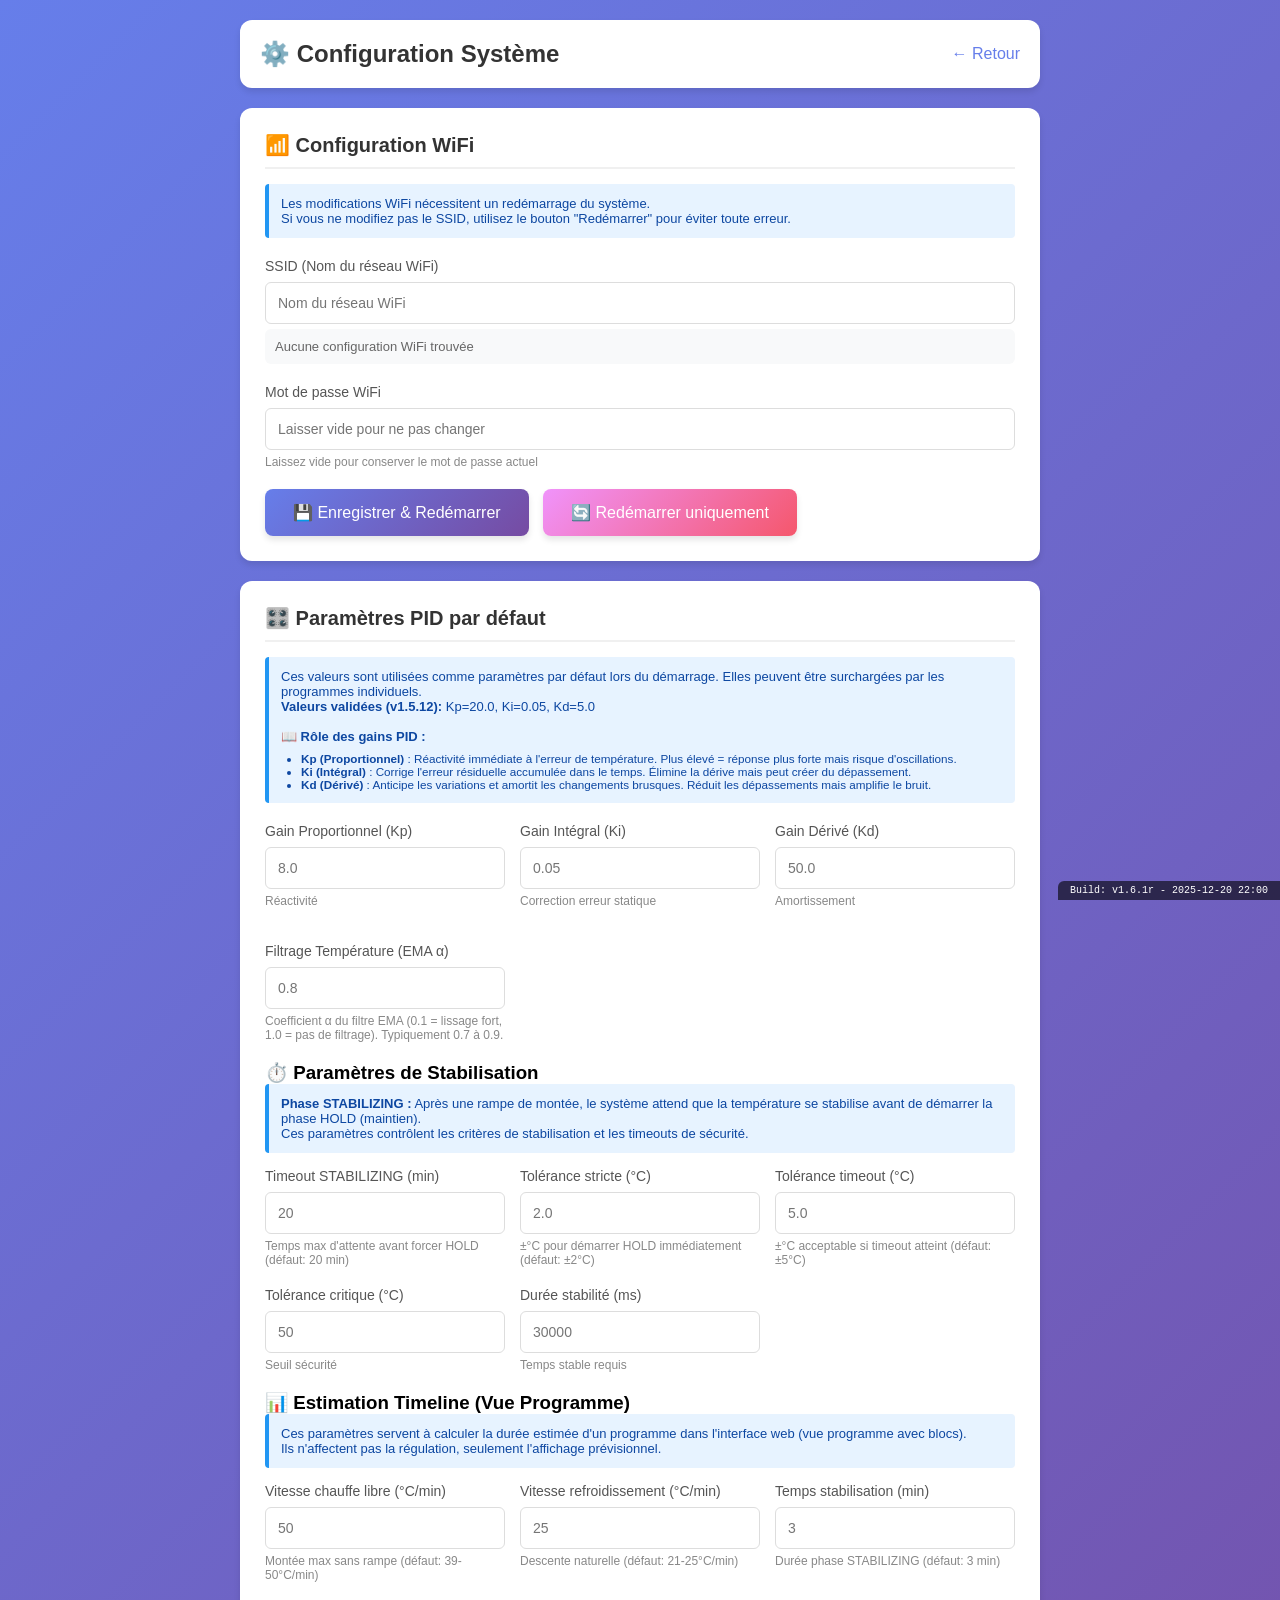
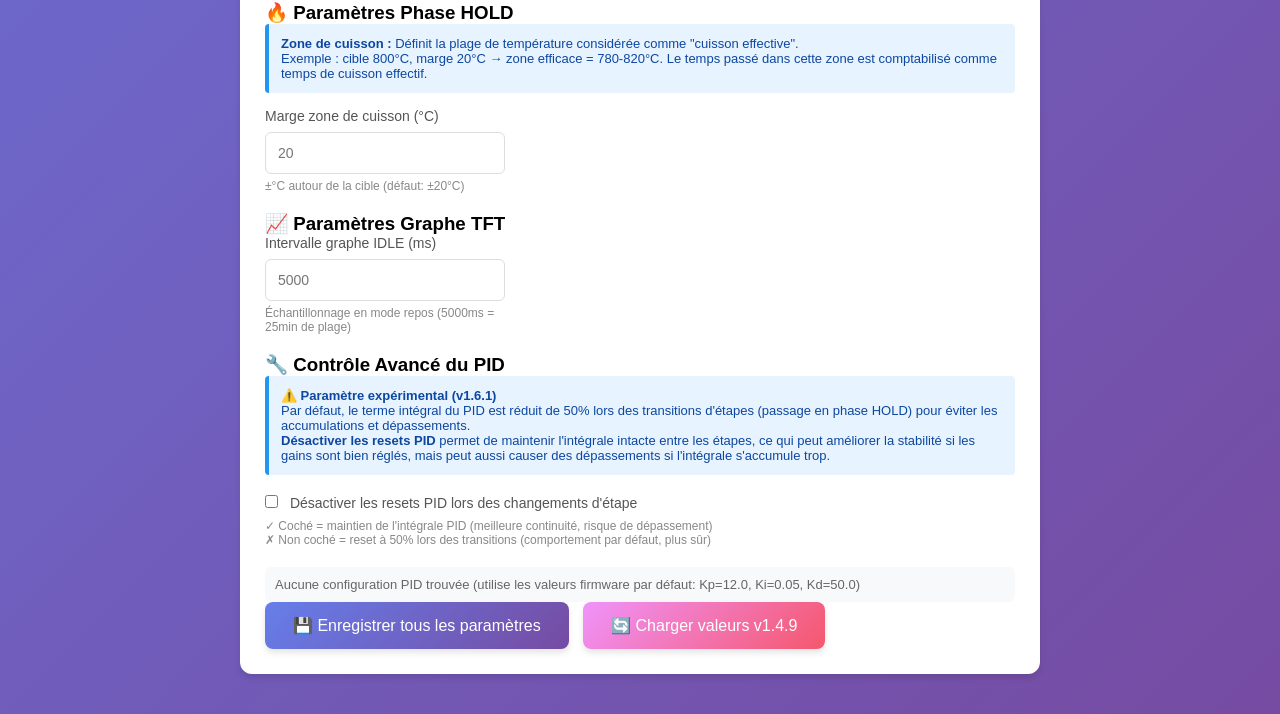
==== data/www/config.html @ c4b5dfef "Mise à jour distante depuis plantage de décembre 2025 (version 1.6.1 récupérée)" ====
<!DOCTYPE html>
<html lang="fr">
<head>
    <meta charset="UTF-8">
    <meta name="viewport" content="width=device-width, initial-scale=1.0">
    <title>Configuration - Four Verrier</title>
    <style>
        * {
            margin: 0;
            padding: 0;
            box-sizing: border-box;
        }

        body {
            font-family: 'Segoe UI', Tahoma, Geneva, Verdana, sans-serif;
            background: linear-gradient(135deg, #667eea 0%, #764ba2 100%);
            min-height: 100vh;
            padding: 20px;
        }

        .container {
            max-width: 800px;
            margin: 0 auto;
        }

        .header {
            background: white;
            padding: 20px;
            border-radius: 12px;
            margin-bottom: 20px;
            box-shadow: 0 4px 6px rgba(0, 0, 0, 0.1);
            display: flex;
            justify-content: space-between;
            align-items: center;
        }

        .header h1 {
            color: #333;
            font-size: 24px;
        }

        .back-link {
            color: #667eea;
            text-decoration: none;
            font-size: 16px;
            font-weight: 500;
            transition: color 0.3s;
        }

        .back-link:hover {
            color: #764ba2;
        }

        .section {
            background: white;
            padding: 25px;
            border-radius: 12px;
            margin-bottom: 20px;
            box-shadow: 0 4px 6px rgba(0, 0, 0, 0.1);
        }

        .section h2 {
            color: #333;
            font-size: 20px;
            margin-bottom: 15px;
            padding-bottom: 10px;
            border-bottom: 2px solid #f0f0f0;
        }

        .form-group {
            margin-bottom: 20px;
        }

        .form-group label {
            display: block;
            color: #555;
            font-weight: 500;
            margin-bottom: 8px;
            font-size: 14px;
        }

        .form-group input[type="text"],
        .form-group input[type="password"],
        .form-group input[type="number"] {
            width: 100%;
            padding: 12px;
            border: 1px solid #ddd;
            border-radius: 6px;
            font-size: 14px;
            transition: border-color 0.3s;
        }

        .form-group input:focus {
            outline: none;
            border-color: #667eea;
        }

        .form-group small {
            display: block;
            color: #888;
            margin-top: 5px;
            font-size: 12px;
        }

        .form-row {
            display: grid;
            grid-template-columns: repeat(3, 1fr);
            gap: 15px;
        }

        .btn {
            background: linear-gradient(135deg, #667eea 0%, #764ba2 100%);
            color: white;
            padding: 14px 28px;
            border: none;
            border-radius: 8px;
            cursor: pointer;
            font-size: 16px;
            font-weight: 500;
            transition: transform 0.2s, box-shadow 0.2s;
            box-shadow: 0 4px 6px rgba(0, 0, 0, 0.1);
        }

        .btn:hover {
            transform: translateY(-2px);
            box-shadow: 0 6px 12px rgba(0, 0, 0, 0.15);
        }

        .btn:active {
            transform: translateY(0);
        }

        .btn-secondary {
            background: linear-gradient(135deg, #f093fb 0%, #f5576c 100%);
            margin-left: 10px;
        }

        .current-value {
            background: #f8f9fa;
            padding: 10px;
            border-radius: 6px;
            margin-top: 5px;
            font-size: 13px;
            color: #666;
        }

        .status-message {
            padding: 12px;
            border-radius: 6px;
            margin-top: 15px;
            display: none;
        }

        .status-message.success {
            background: #d4edda;
            color: #155724;
            border: 1px solid #c3e6cb;
        }

        .status-message.error {
            background: #f8d7da;
            color: #721c24;
            border: 1px solid #f5c6cb;
        }

        .info-box {
            background: #e7f3ff;
            border-left: 4px solid #2196F3;
            padding: 12px;
            border-radius: 4px;
            margin-bottom: 20px;
            font-size: 13px;
            color: #0d47a1;
        }

        @media (max-width: 600px) {
            .form-row {
                grid-template-columns: 1fr;
            }
        }
        .build-footer {
            position: fixed;
            bottom: 0;
            right: 0;
            padding: 4px 12px;
            background: rgba(0,0,0,0.6);
            color: #fff;
            font-size: 10px;
            font-family: monospace;
            border-top-left-radius: 6px;
            z-index: 9999;
            pointer-events: none;
        }
    </style>
</head>
<body>
    <div class="container">
        <div class="header">
            <h1>⚙️ Configuration Système</h1>
            <a href="/" class="back-link">← Retour</a>
        </div>

        <!-- WiFi Configuration Section -->
        <div class="section">
            <h2>📶 Configuration WiFi</h2>
            <div class="info-box">
                Les modifications WiFi nécessitent un redémarrage du système.<br>
                Si vous ne modifiez pas le SSID, utilisez le bouton "Redémarrer" pour éviter toute erreur.
            </div>
            <form id="wifiForm">
                <div class="form-group">
                    <label for="ssid">SSID (Nom du réseau WiFi)</label>
                    <input type="text" id="ssid" name="ssid" placeholder="Nom du réseau WiFi">
                    <div class="current-value" id="currentSsid">Chargement...</div>
                </div>
                <div class="form-group">
                    <label for="password">Mot de passe WiFi</label>
                    <input type="password" id="password" name="password" placeholder="Laisser vide pour ne pas changer">
                    <small>Laissez vide pour conserver le mot de passe actuel</small>
                </div>
                <button type="submit" class="btn">💾 Enregistrer & Redémarrer</button>
                <button type="button" class="btn btn-secondary" onclick="rebootSystem()">🔄 Redémarrer uniquement</button>
                <div class="status-message" id="wifiStatus"></div>
            </form>
        </div>

        <!-- PID Default Parameters Section -->
        <div class="section">
            <h2>🎛️ Paramètres PID par défaut</h2>
            <div class="info-box">
                Ces valeurs sont utilisées comme paramètres par défaut lors du démarrage. Elles peuvent être surchargées par les programmes individuels.
                <br><strong>Valeurs validées (v1.5.12):</strong> Kp=20.0, Ki=0.05, Kd=5.0
                <br><br><strong>📖 Rôle des gains PID :</strong>
                <ul style="margin: 8px 0 0 20px; font-size: 0.9em;">
                    <li><strong>Kp (Proportionnel)</strong> : Réactivité immédiate à l'erreur de température. Plus élevé = réponse plus forte mais risque d'oscillations.</li>
                    <li><strong>Ki (Intégral)</strong> : Corrige l'erreur résiduelle accumulée dans le temps. Élimine la dérive mais peut créer du dépassement.</li>
                    <li><strong>Kd (Dérivé)</strong> : Anticipe les variations et amortit les changements brusques. Réduit les dépassements mais amplifie le bruit.</li>
                </ul>
            </div>
            <form id="pidForm">
                <div class="form-row">
                    <div class="form-group">
                        <label for="pidKp">Gain Proportionnel (Kp)</label>
                        <input type="number" id="pidKp" name="pidKp" step="0.1" min="0" placeholder="8.0">
                        <small>Réactivité</small>
                    </div>
                    <div class="form-group">
                        <label for="pidKi">Gain Intégral (Ki)</label>
                        <input type="number" id="pidKi" name="pidKi" step="0.01" min="0" placeholder="0.05">
                        <small>Correction erreur statique</small>
                    </div>
                    <div class="form-group">
                        <label for="pidKd">Gain Dérivé (Kd)</label>
                        <input type="number" id="pidKd" name="pidKd" step="0.1" min="0" placeholder="50.0">
                        <small>Amortissement</small>
                    </div>
                    <div class="form-group">
                        <label for="tempFilterAlpha">Filtrage Température (EMA α)</label>
                        <input type="number" id="tempFilterAlpha" name="tempFilterAlpha" step="0.01" min="0.1" max="1.0" placeholder="0.8">
                        <small>Coefficient α du filtre EMA (0.1 = lissage fort, 1.0 = pas de filtrage). Typiquement 0.7 à 0.9.</small>
                    </div>
                </div>
                <h3>⏱️ Paramètres de Stabilisation</h3>
                <div class="info-box" style="margin-bottom: 15px;">
                    <strong>Phase STABILIZING :</strong> Après une rampe de montée, le système attend que la température se stabilise avant de démarrer la phase HOLD (maintien).<br>
                    Ces paramètres contrôlent les critères de stabilisation et les timeouts de sécurité.
                </div>
                <div class="form-row">
                    <div class="form-group">
                        <label for="stabilizingTimeoutMinutes">Timeout STABILIZING (min)</label>
                        <input type="number" id="stabilizingTimeoutMinutes" name="stabilizingTimeoutMinutes" step="1" min="1" max="60" placeholder="20">
                        <small>Temps max d'attente avant forcer HOLD (défaut: 20 min)</small>
                    </div>
                    <div class="form-group">
                        <label for="stabilizingToleranceStrict">Tolérance stricte (°C)</label>
                        <input type="number" id="stabilizingToleranceStrict" name="stabilizingToleranceStrict" step="0.1" min="0.1" max="10" placeholder="2.0">
                        <small>±°C pour démarrer HOLD immédiatement (défaut: ±2°C)</small>
                    </div>
                    <div class="form-group">
                        <label for="stabilizingToleranceWarning">Tolérance timeout (°C)</label>
                        <input type="number" id="stabilizingToleranceWarning" name="stabilizingToleranceWarning" step="0.1" min="0.1" max="20" placeholder="5.0">
                        <small>±°C acceptable si timeout atteint (défaut: ±5°C)</small>
                    </div>
                </div>
                <div class="form-row">
                    <div class="form-group">
                        <label for="stabilizingToleranceCritical">Tolérance critique (°C)</label>
                        <input type="number" id="stabilizingToleranceCritical" name="stabilizingToleranceCritical" step="1" min="10" max="100" placeholder="50">
                        <small>Seuil sécurité</small>
                    </div>
                    <div class="form-group">
                        <label for="stabilizingStableDurationMs">Durée stabilité (ms)</label>
                        <input type="number" id="stabilizingStableDurationMs" name="stabilizingStableDurationMs" step="1000" min="1000" max="120000" placeholder="30000">
                        <small>Temps stable requis</small>
                    </div>
                </div>
                <h3>📊 Estimation Timeline (Vue Programme)</h3>
                <div class="info-box" style="margin-bottom: 15px;">
                    Ces paramètres servent à calculer la durée estimée d'un programme dans l'interface web (vue programme avec blocs).<br>
                    Ils n'affectent pas la régulation, seulement l'affichage prévisionnel.
                </div>
                <div class="form-row">
                    <div class="form-group">
                        <label for="estimatedHeatingRate">Vitesse chauffe libre (°C/min)</label>
                        <input type="number" id="estimatedHeatingRate" name="estimatedHeatingRate" step="1" min="10" max="100" placeholder="50">
                        <small>Montée max sans rampe (défaut: 39-50°C/min)</small>
                    </div>
                    <div class="form-group">
                        <label for="estimatedCoolingRate">Vitesse refroidissement (°C/min)</label>
                        <input type="number" id="estimatedCoolingRate" name="estimatedCoolingRate" step="1" min="5" max="50" placeholder="25">
                        <small>Descente naturelle (défaut: 21-25°C/min)</small>
                    </div>
                    <div class="form-group">
                        <label for="estimatedStabilizationTime">Temps stabilisation (min)</label>
                        <input type="number" id="estimatedStabilizationTime" name="estimatedStabilizationTime" step="0.5" min="1" max="10" placeholder="3">
                        <small>Durée phase STABILIZING (défaut: 3 min)</small>
                    </div>
                </div>
                <h3>🔥 Paramètres Phase HOLD</h3>
                <div class="info-box" style="margin-bottom: 15px;">
                    <strong>Zone de cuisson :</strong> Définit la plage de température considérée comme "cuisson effective".<br>
                    Exemple : cible 800°C, marge 20°C → zone efficace = 780-820°C. Le temps passé dans cette zone est comptabilisé comme temps de cuisson effectif.
                </div>
                <div class="form-row">
                    <div class="form-group">
                        <label for="cookingZoneMargin">Marge zone de cuisson (°C)</label>
                        <input type="number" id="cookingZoneMargin" name="cookingZoneMargin" step="1" min="5" max="50" placeholder="20">
                        <small>±°C autour de la cible (défaut: ±20°C)</small>
                    </div>
                </div>
                <h3>📈 Paramètres Graphe TFT</h3>
                <div class="form-row">
                    <div class="form-group">
                        <label for="idleGraphUpdateInterval">Intervalle graphe IDLE (ms)</label>
                        <input type="number" id="idleGraphUpdateInterval" name="idleGraphUpdateInterval" step="1000" min="1000" max="30000" placeholder="5000">
                        <small>Échantillonnage en mode repos (5000ms = 25min de plage)</small>
                    </div>
                </div>
                <h3>🔧 Contrôle Avancé du PID</h3>
                <div class="info-box">
                    <strong>⚠️ Paramètre expérimental (v1.6.1)</strong><br>
                    Par défaut, le terme intégral du PID est réduit de 50% lors des transitions d'étapes (passage en phase HOLD) pour éviter les accumulations et dépassements.<br>
                    <strong>Désactiver les resets PID</strong> permet de maintenir l'intégrale intacte entre les étapes, ce qui peut améliorer la stabilité si les gains sont bien réglés, mais peut aussi causer des dépassements si l'intégrale s'accumule trop.
                </div>
                <div class="form-group">
                    <label for="disablePidReset">
                        <input type="checkbox" id="disablePidReset" name="disablePidReset" style="width: auto; display: inline; margin-right: 8px;">
                        Désactiver les resets PID lors des changements d'étape
                    </label>
                    <small style="display: block; margin-top: 5px;">
                        ✓ Coché = maintien de l'intégrale PID (meilleure continuité, risque de dépassement)<br>
                        ✗ Non coché = reset à 50% lors des transitions (comportement par défaut, plus sûr)
                    </small>
                </div>
                <div class="current-value" id="currentPid">Chargement...</div>
                <button type="submit" class="btn">💾 Enregistrer tous les paramètres</button>
                <button type="button" class="btn btn-secondary" onclick="loadDefaults()">🔄 Charger valeurs v1.4.9</button>
                <div class="status-message" id="pidStatus"></div>
            </form>
        </div>
    </div>

    <script>
        // Store original SSID for comparison
        let originalSsid = '';

        // Load current configuration on page load
        window.onload = function() {
            loadCurrentConfig();
        };

        // Load current WiFi and PID configuration
        function loadCurrentConfig() {
            // Load WiFi config
            fetch('/download?path=/config/wifi.json')
                .then(response => response.ok ? response.text() : Promise.reject('No wifi.json'))
                .then(text => {
                    const config = JSON.parse(text);
                    originalSsid = config.ssid || '';
                    document.getElementById('ssid').value = originalSsid;
                    document.getElementById('currentSsid').textContent = 
                        originalSsid ? `SSID actuel: ${originalSsid}` : 'Aucune configuration WiFi trouvée';
                })
                .catch(error => {
                    originalSsid = '';
                    document.getElementById('currentSsid').textContent = 'Aucune configuration WiFi trouvée';
                });

            // Load PID config
            fetch('/download?path=/config/settings.json')
                .then(response => response.ok ? response.text() : Promise.reject('No settings.json'))
                .then(text => {
                    const config = JSON.parse(text);
                    if (config.pidKp !== undefined) {
                        document.getElementById('pidKp').value = config.pidKp;
                        document.getElementById('pidKi').value = config.pidKi;
                        document.getElementById('pidKd').value = config.pidKd;
                        
                        // Load STABILIZING parameters (v1.4.4)
                        if (config.stabilizingTimeoutMinutes !== undefined) {
                            document.getElementById('stabilizingTimeoutMinutes').value = config.stabilizingTimeoutMinutes;
                            document.getElementById('stabilizingToleranceStrict').value = config.stabilizingToleranceStrict;
                            document.getElementById('stabilizingToleranceWarning').value = config.stabilizingToleranceWarning;
                            document.getElementById('stabilizingToleranceCritical').value = config.stabilizingToleranceCritical;
                            document.getElementById('stabilizingStableDurationMs').value = config.stabilizingStableDurationMs;
                        }
                        
                        // Load timeline estimation parameters (v1.4.7)
                        if (config.estimatedHeatingRate !== undefined) {
                            document.getElementById('estimatedHeatingRate').value = config.estimatedHeatingRate;
                            document.getElementById('estimatedCoolingRate').value = config.estimatedCoolingRate;
                            document.getElementById('estimatedStabilizationTime').value = config.estimatedStabilizationTime;
                        }
                        
                        // Load HOLD phase parameters (v1.4.7)
                        if (config.cookingZoneMargin !== undefined) {
                            document.getElementById('cookingZoneMargin').value = config.cookingZoneMargin;
                        }
                        
                        // Load graph update interval for IDLE mode (v1.5.11)
                        if (config.idleGraphUpdateInterval !== undefined) {
                            document.getElementById('idleGraphUpdateInterval').value = config.idleGraphUpdateInterval;
                        }
                        
                        // Load PID reset control (v1.6.1)
                        if (config.disablePidReset !== undefined) {
                            document.getElementById('disablePidReset').checked = config.disablePidReset;
                        }
                        
                        // Load temperature filter alpha (v1.6.1)
                        if (config.tempFilterAlpha !== undefined) {
                            document.getElementById('tempFilterAlpha').value = config.tempFilterAlpha;
                        }
                        
                        document.getElementById('currentPid').textContent = 
                            `Valeurs actuelles: Kp=${config.pidKp}, Ki=${config.pidKi}, Kd=${config.pidKd}`;
                    } else {
                        document.getElementById('currentPid').textContent = 
                            'Aucune configuration PID trouvée (utilise les valeurs firmware par défaut)';
                    }
                })
                .catch(error => {
                    document.getElementById('currentPid').textContent = 
                        'Aucune configuration PID trouvée (utilise les valeurs firmware par défaut: Kp=12.0, Ki=0.05, Kd=50.0)';
                });
        }

        // Load v7/v1.4.7 validated defaults
        function loadDefaults() {
            // PID defaults
            document.getElementById('pidKp').value = 12.0;
            document.getElementById('pidKi').value = 0.05;
            document.getElementById('pidKd').value = 50.0;
            
            // STABILIZING defaults
            document.getElementById('stabilizingTimeoutMinutes').value = 20.0;
            document.getElementById('stabilizingToleranceStrict').value = 2.0;
            document.getElementById('stabilizingToleranceWarning').value = 5.0;
            document.getElementById('stabilizingToleranceCritical').value = 50.0;
            document.getElementById('stabilizingStableDurationMs').value = 30000;
            
            // Timeline estimation defaults (v1.4.9 - measured from TestProd2)
            document.getElementById('estimatedHeatingRate').value = 39.0;
            document.getElementById('estimatedCoolingRate').value = 21.0;
            document.getElementById('estimatedStabilizationTime').value = 3.0;
            
            // HOLD phase defaults (v1.4.7)
            document.getElementById('cookingZoneMargin').value = 20.0;
            
            // Graph update interval defaults (v1.5.11)
            document.getElementById('idleGraphUpdateInterval').value = 5000;
            
            // PID reset control defaults (v1.6.1)
            document.getElementById('disablePidReset').checked = false;
            
            // Temperature filter alpha defaults (v1.6.1)
            document.getElementById('tempFilterAlpha').value = 0.8;
            
            showStatus('pidStatus', 'Valeurs v1.4.9 chargées (non enregistrées)', 'success');
        }

        // Handle WiFi form submission
        document.getElementById('wifiForm').addEventListener('submit', function(e) {
            e.preventDefault();
            
            const ssid = document.getElementById('ssid').value.trim();
            const password = document.getElementById('password').value;

            // Check if SSID is empty
            if (!ssid) {
                showStatus('wifiStatus', 'Le SSID ne peut pas être vide', 'error');
                return;
            }

            // Check if SSID has actually changed
            if (ssid === originalSsid && !password) {
                if (!confirm('⚠️ Aucune modification détectée\n\nLe SSID n\'a pas changé et aucun mot de passe n\'a été saisi.\n\nVoulez-vous simplement redémarrer le système sans modifier la configuration WiFi?\n\n(Utilisez plutôt le bouton "Redémarrer uniquement" pour cela)')) {
                    return;
                }
                // Just reboot without saving
                rebootSystem();
                return;
            }

            // Confirm save
            let confirmMsg = '⚠️ Sauvegarder la configuration WiFi et redémarrer?\n\n';
            if (ssid !== originalSsid) {
                confirmMsg += `SSID: ${originalSsid} → ${ssid}\n`;
            } else {
                confirmMsg += `SSID: ${ssid} (inchangé)\n`;
            }
            if (password) {
                confirmMsg += 'Mot de passe: sera mis à jour\n';
            }

            if (!confirm(confirmMsg)) {
                return;
            }

            const formData = new FormData();
            formData.append('ssid', ssid);
            if (password) formData.append('password', password);

            fetch('/save_wifi', {
                method: 'POST',
                body: formData
            })
            .then(response => response.text())
            .then(data => {
                showStatus('wifiStatus', 'Configuration WiFi enregistrée. Redémarrage en cours...', 'success');
                setTimeout(() => {
                    window.location.href = '/';
                }, 3000);
            })
            .catch(error => {
                showStatus('wifiStatus', 'Erreur lors de la sauvegarde: ' + error, 'error');
            });
        });

        // Reboot system without changing WiFi config
        function rebootSystem() {
            if (!confirm('🔄 Redémarrer le système maintenant?\n\nLa configuration WiFi ne sera pas modifiée.')) {
                return;
            }

            fetch('/reboot', {
                method: 'POST'
            })
            .then(response => response.text())
            .then(data => {
                showStatus('wifiStatus', 'Redémarrage en cours... Reconnexion dans 10 secondes.', 'success');
                setTimeout(() => {
                    window.location.href = '/';
                }, 10000);
            })
            .catch(error => {
                showStatus('wifiStatus', 'Redémarrage en cours...', 'success');
                setTimeout(() => {
                    window.location.href = '/';
                }, 10000);
            });
        }

        // Handle PID form submission
        document.getElementById('pidForm').addEventListener('submit', function(e) {
            e.preventDefault();
            
            const pidKp = parseFloat(document.getElementById('pidKp').value);
            const pidKi = parseFloat(document.getElementById('pidKi').value);
            const pidKd = parseFloat(document.getElementById('pidKd').value);
            const tempFilterAlpha = parseFloat(document.getElementById('tempFilterAlpha').value);
            
            const stabilizingTimeoutMinutes = parseFloat(document.getElementById('stabilizingTimeoutMinutes').value);
            const stabilizingToleranceStrict = parseFloat(document.getElementById('stabilizingToleranceStrict').value);
            const stabilizingToleranceWarning = parseFloat(document.getElementById('stabilizingToleranceWarning').value);
            const stabilizingToleranceCritical = parseFloat(document.getElementById('stabilizingToleranceCritical').value);
            const stabilizingStableDurationMs = parseFloat(document.getElementById('stabilizingStableDurationMs').value);
            
            const estimatedHeatingRate = parseFloat(document.getElementById('estimatedHeatingRate').value);
            const estimatedCoolingRate = parseFloat(document.getElementById('estimatedCoolingRate').value);
            const estimatedStabilizationTime = parseFloat(document.getElementById('estimatedStabilizationTime').value);
            
            const cookingZoneMargin = parseFloat(document.getElementById('cookingZoneMargin').value);
            const idleGraphUpdateInterval = parseInt(document.getElementById('idleGraphUpdateInterval').value);
            const disablePidReset = document.getElementById('disablePidReset').checked;

            if (isNaN(pidKp) || isNaN(pidKi) || isNaN(pidKd) || isNaN(tempFilterAlpha)) {
                showStatus('pidStatus', 'Veuillez remplir tous les champs PID et Filtrage avec des valeurs numériques valides', 'error');
                return;
            }

            if (pidKp < 0 || pidKi < 0 || pidKd < 0) {
                showStatus('pidStatus', 'Les valeurs PID ne peuvent pas être négatives', 'error');
                return;
            }
            
            if (isNaN(stabilizingTimeoutMinutes) || isNaN(stabilizingToleranceStrict) || 
                isNaN(stabilizingToleranceWarning) || isNaN(stabilizingToleranceCritical) || 
                isNaN(stabilizingStableDurationMs)) {
                showStatus('pidStatus', 'Veuillez remplir tous les champs STABILIZING avec des valeurs valides', 'error');
                return;
            }
            
            if (isNaN(estimatedHeatingRate) || isNaN(estimatedCoolingRate) || 
                isNaN(estimatedStabilizationTime) || isNaN(cookingZoneMargin) || 
                isNaN(idleGraphUpdateInterval)) {
                showStatus('pidStatus', 'Veuillez remplir tous les champs Timeline, HOLD et Graphe avec des valeurs valides', 'error');
                return;
            }

            const config = {
                pidKp: pidKp,
                pidKi: pidKi,
                pidKd: pidKd,
                tempFilterAlpha: tempFilterAlpha,
                stabilizingTimeoutMinutes: stabilizingTimeoutMinutes,
                stabilizingToleranceStrict: stabilizingToleranceStrict,
                stabilizingToleranceWarning: stabilizingToleranceWarning,
                stabilizingToleranceCritical: stabilizingToleranceCritical,
                stabilizingStableDurationMs: stabilizingStableDurationMs,
                estimatedHeatingRate: estimatedHeatingRate,
                estimatedCoolingRate: estimatedCoolingRate,
                estimatedStabilizationTime: estimatedStabilizationTime,
                cookingZoneMargin: cookingZoneMargin,
                idleGraphUpdateInterval: idleGraphUpdateInterval,
                disablePidReset: disablePidReset
            };

            // Save to /config/settings.json
            fetch('/save_settings', {
                method: 'POST',
                headers: {
                    'Content-Type': 'application/json'
                },
                body: JSON.stringify(config)
            })
            .then(response => response.ok ? response.text() : Promise.reject('Erreur serveur'))
            .then(data => {
                showStatus('pidStatus', 
                    `✅ Paramètres PID enregistrés avec succès!\nKp=${pidKp}, Ki=${pidKi}, Kd=${pidKd}\n\nSeront appliqués au prochain démarrage ou lors du chargement d'un programme.`, 
                    'success');
                loadCurrentConfig(); // Reload to show updated values
            })
            .catch(error => {
                showStatus('pidStatus', 'Erreur lors de la sauvegarde: ' + error, 'error');
            });
        });

        // Show status message
        function showStatus(elementId, message, type) {
            const statusElement = document.getElementById(elementId);
            statusElement.textContent = message;
            statusElement.className = 'status-message ' + type;
            statusElement.style.display = 'block';
            
            if (type === 'success') {
                setTimeout(() => {
                    statusElement.style.display = 'none';
                }, 5000);
            }
        }
    </script>
    <div class="build-footer">Build: v1.6.1r - 2025-12-20 22:00</div>
</body>
</html>
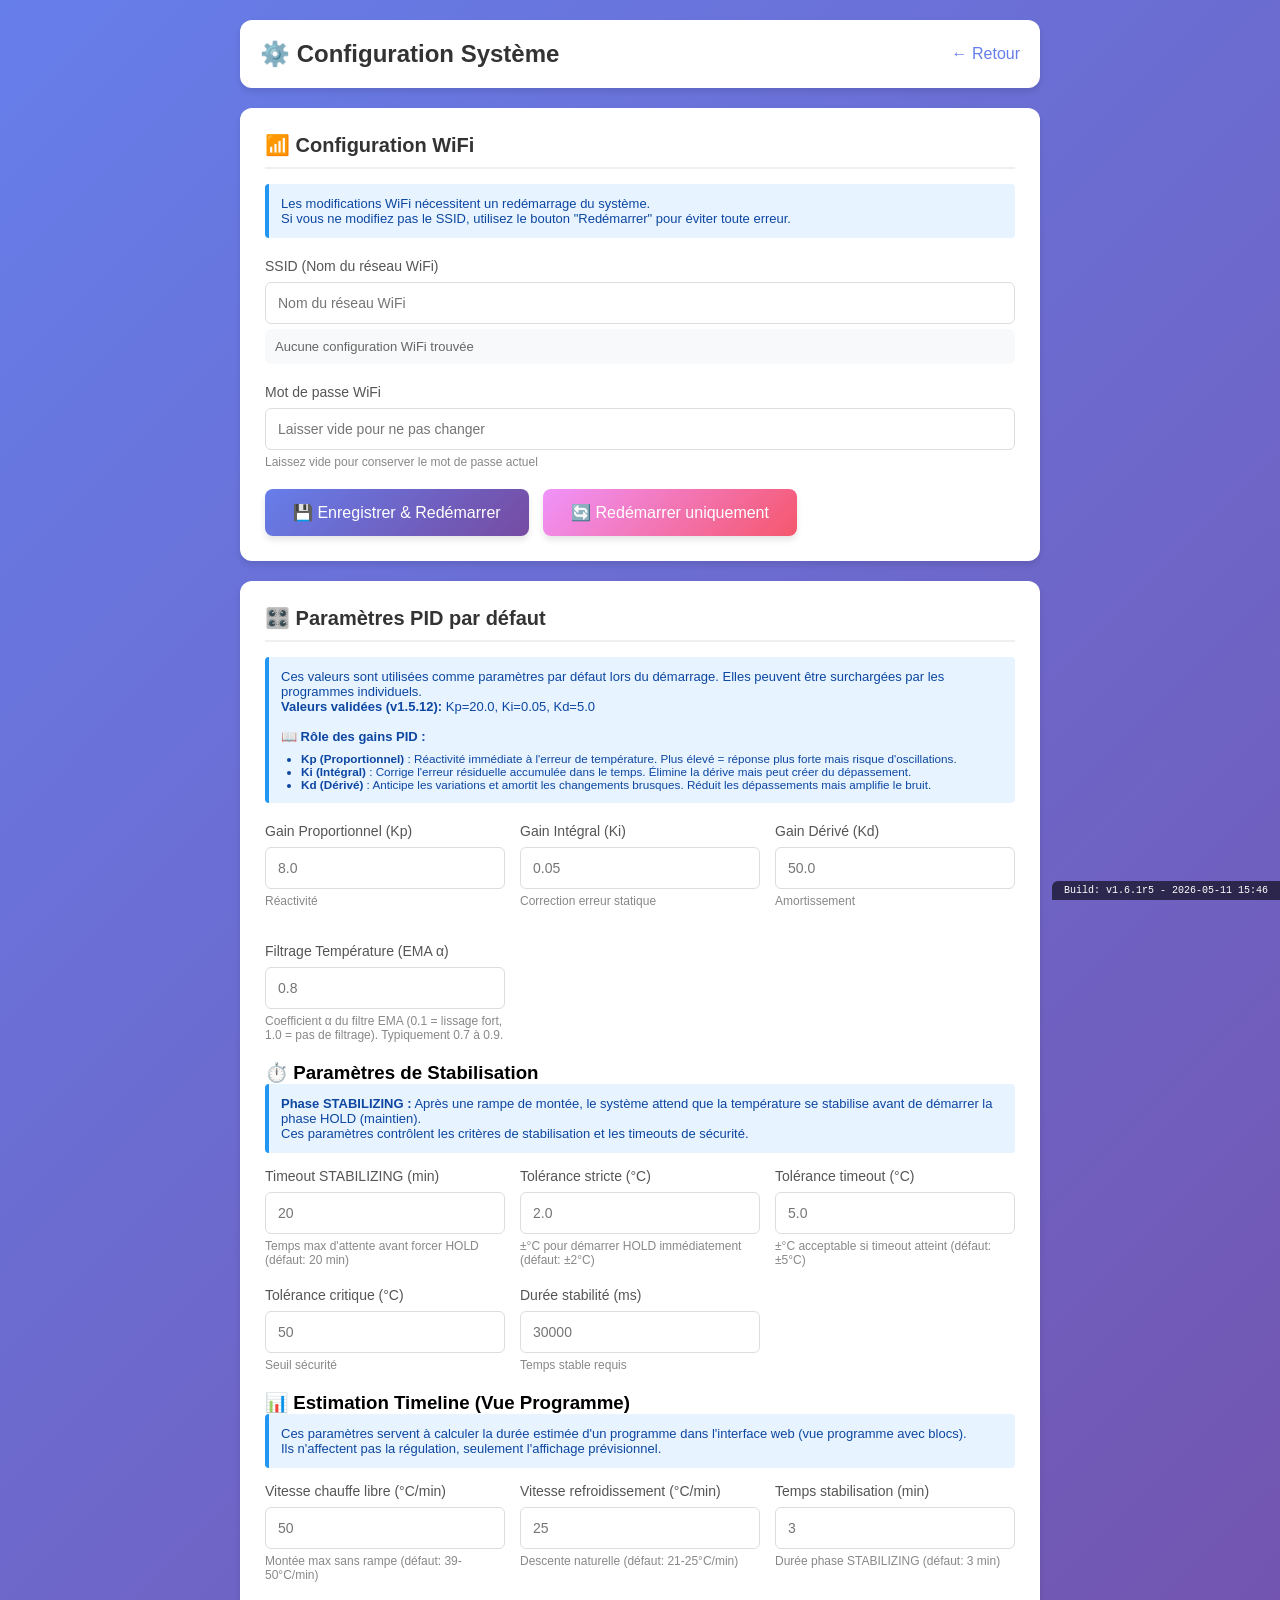
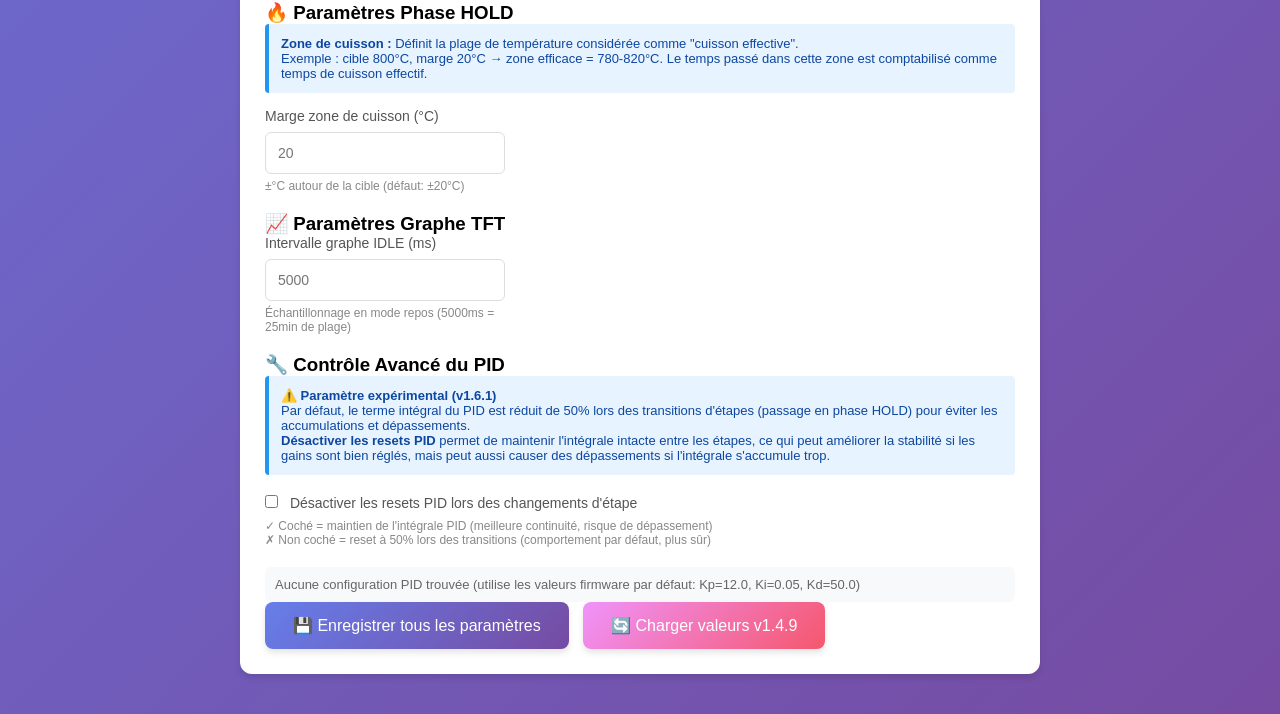
==== commit f10efa9e: "feat(scripts): update_html_version.sh — mise à jour automatique des build-footers HTML - scripts/upd" ====
--- a/data/www/config.html
+++ b/data/www/config.html
@@ -660,6 +660,6 @@
             }
         }
     </script>
-    <div class="build-footer">Build: v1.6.1r - 2025-12-20 22:00</div>
+    <div class="build-footer">Build: v1.6.1r5 - 2026-05-11 15:46</div>
 </body>
 </html>
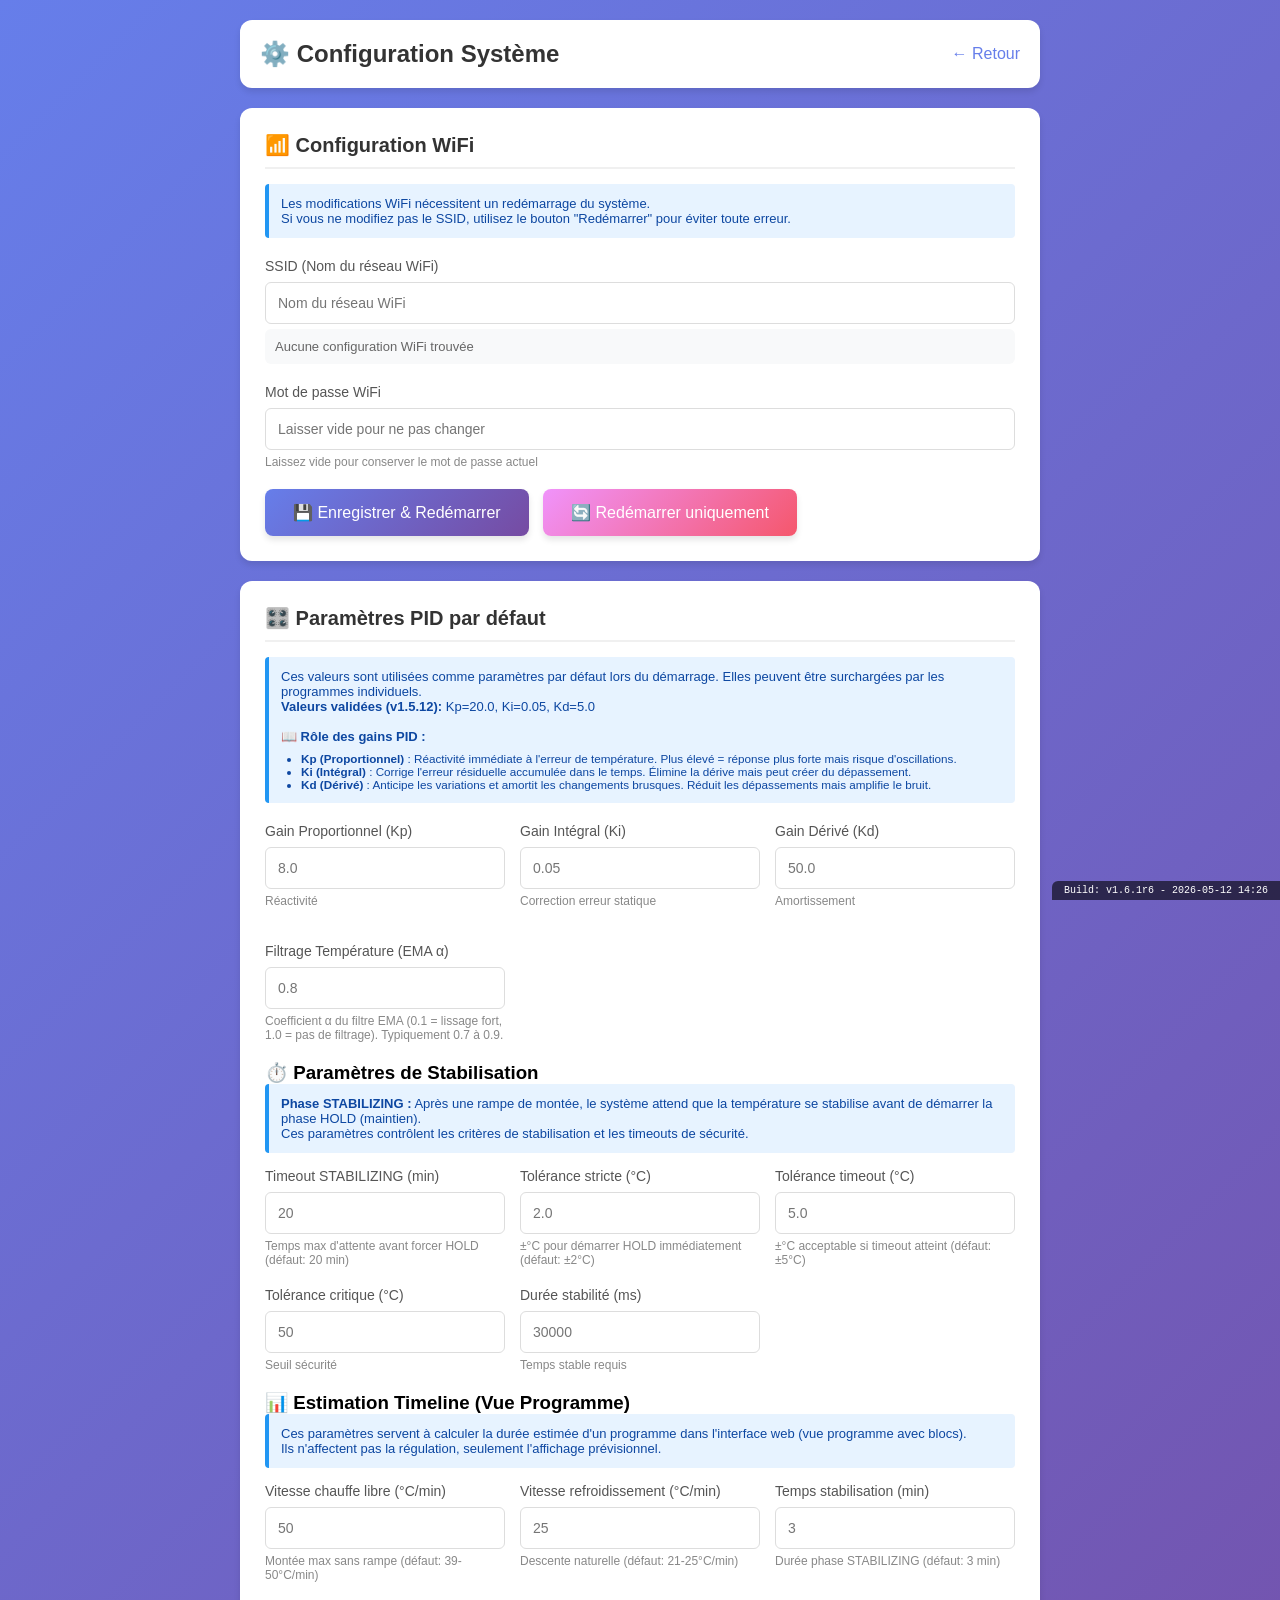
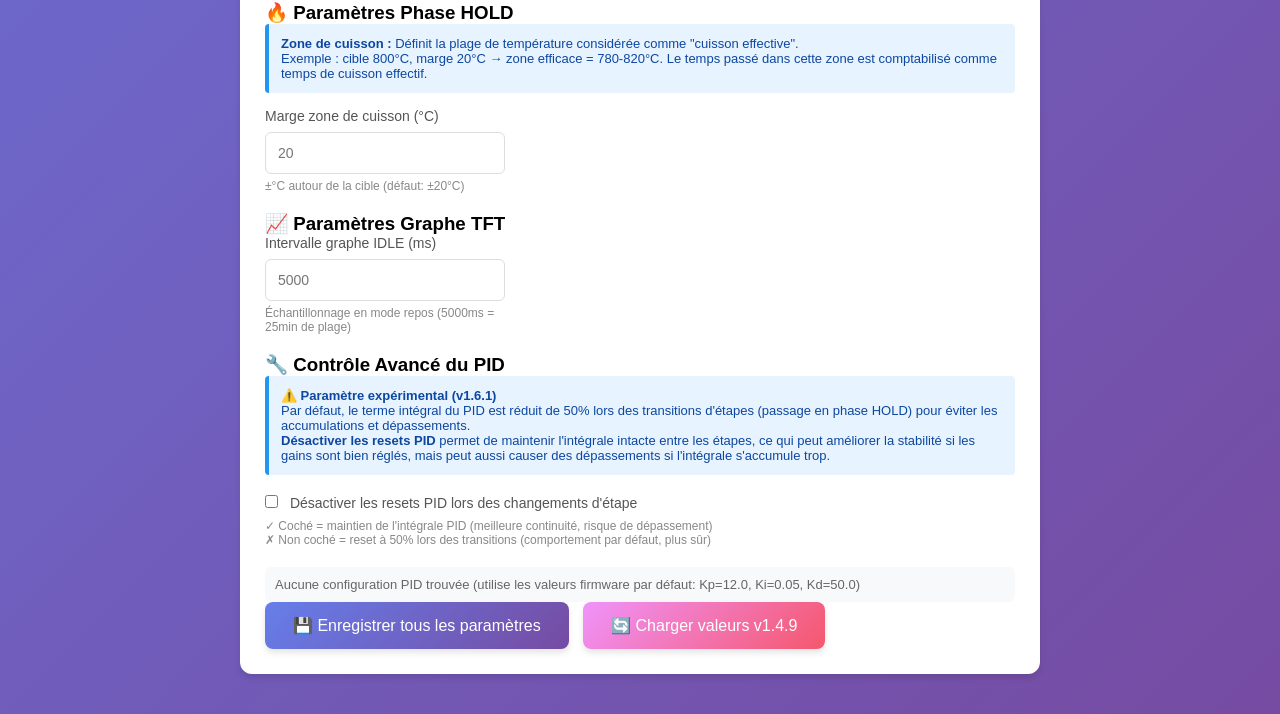
==== commit 4e69947b: "chore(web): update footers HTML → v1.6.1r6 - 2026-05-12 Co-Authored-By: Claude Sonnet 4.6 <noreply@a" ====
--- a/data/www/config.html
+++ b/data/www/config.html
@@ -660,6 +660,6 @@
             }
         }
     </script>
-    <div class="build-footer">Build: v1.6.1r5 - 2026-05-11 15:46</div>
+    <div class="build-footer">Build: v1.6.1r6 - 2026-05-12 14:26</div>
 </body>
 </html>
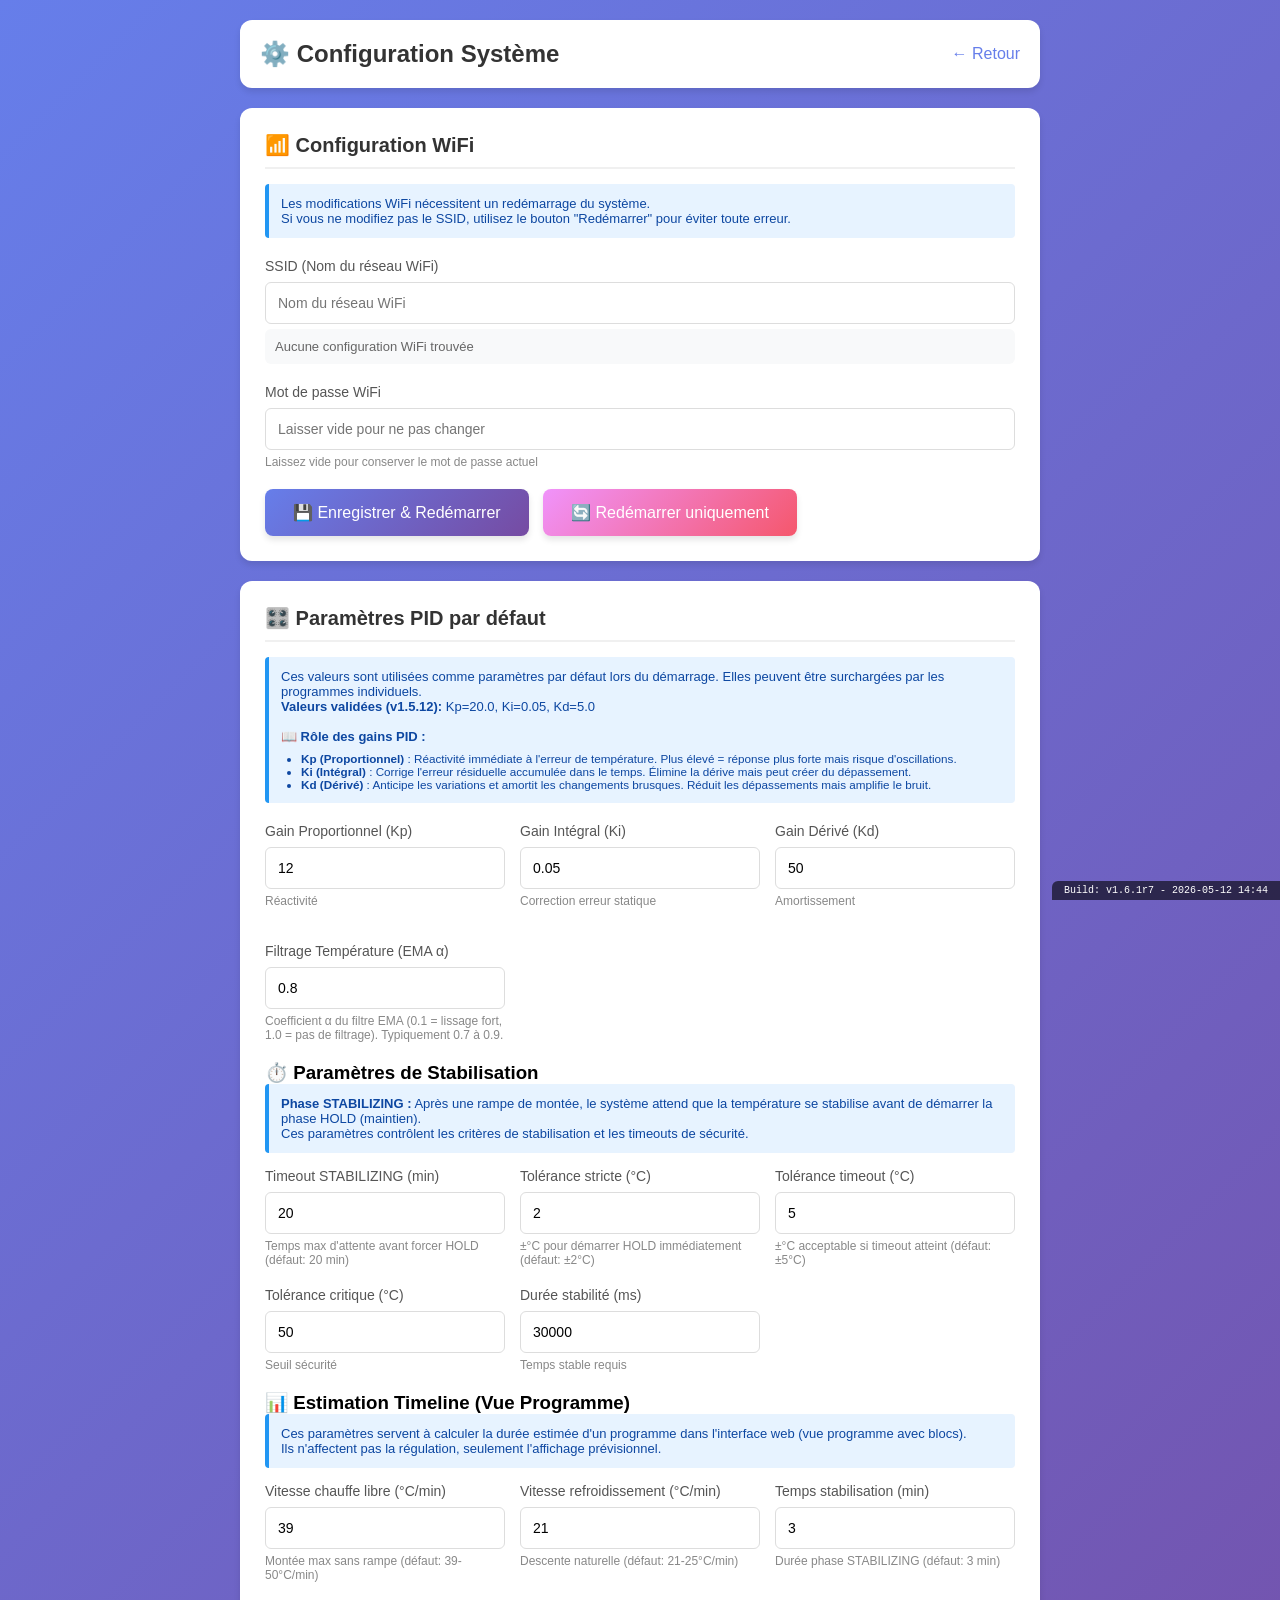
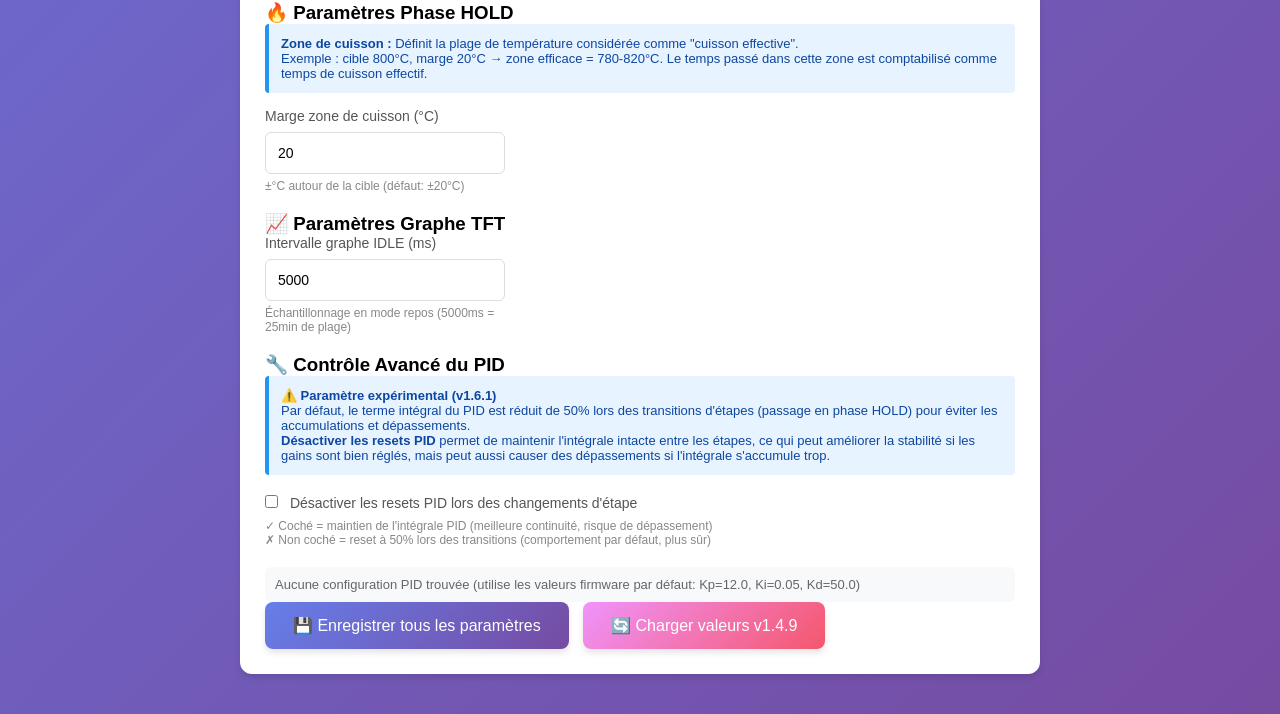
==== commit 0a22c4c7: "fix(config): préremplir les champs avec les défauts avant le chargement de settings.json Les inputs " ====
--- a/data/www/config.html
+++ b/data/www/config.html
@@ -366,7 +366,8 @@
 
         // Load current configuration on page load
         window.onload = function() {
-            loadCurrentConfig();
+            loadDefaults(true);   // préremplir avec les défauts avant le fetch (évite les NaN)
+            loadCurrentConfig();  // puis écraser avec les valeurs sauvegardées
         };
 
         // Load current WiFi and PID configuration
@@ -446,37 +447,37 @@
         }
 
         // Load v7/v1.4.7 validated defaults
-        function loadDefaults() {
+        function loadDefaults(silent = false) {
             // PID defaults
             document.getElementById('pidKp').value = 12.0;
             document.getElementById('pidKi').value = 0.05;
             document.getElementById('pidKd').value = 50.0;
-            
+
             // STABILIZING defaults
             document.getElementById('stabilizingTimeoutMinutes').value = 20.0;
             document.getElementById('stabilizingToleranceStrict').value = 2.0;
             document.getElementById('stabilizingToleranceWarning').value = 5.0;
             document.getElementById('stabilizingToleranceCritical').value = 50.0;
             document.getElementById('stabilizingStableDurationMs').value = 30000;
-            
+
             // Timeline estimation defaults (v1.4.9 - measured from TestProd2)
             document.getElementById('estimatedHeatingRate').value = 39.0;
             document.getElementById('estimatedCoolingRate').value = 21.0;
             document.getElementById('estimatedStabilizationTime').value = 3.0;
-            
+
             // HOLD phase defaults (v1.4.7)
             document.getElementById('cookingZoneMargin').value = 20.0;
-            
+
             // Graph update interval defaults (v1.5.11)
             document.getElementById('idleGraphUpdateInterval').value = 5000;
-            
+
             // PID reset control defaults (v1.6.1)
             document.getElementById('disablePidReset').checked = false;
-            
+
             // Temperature filter alpha defaults (v1.6.1)
             document.getElementById('tempFilterAlpha').value = 0.8;
-            
-            showStatus('pidStatus', 'Valeurs v1.4.9 chargées (non enregistrées)', 'success');
+
+            if (!silent) showStatus('pidStatus', 'Valeurs v1.4.9 chargées (non enregistrées)', 'success');
         }
 
         // Handle WiFi form submission
@@ -660,6 +661,6 @@
             }
         }
     </script>
-    <div class="build-footer">Build: v1.6.1r6 - 2026-05-12 14:26</div>
+    <div class="build-footer">Build: v1.6.1r7 - 2026-05-12 14:44</div>
 </body>
 </html>
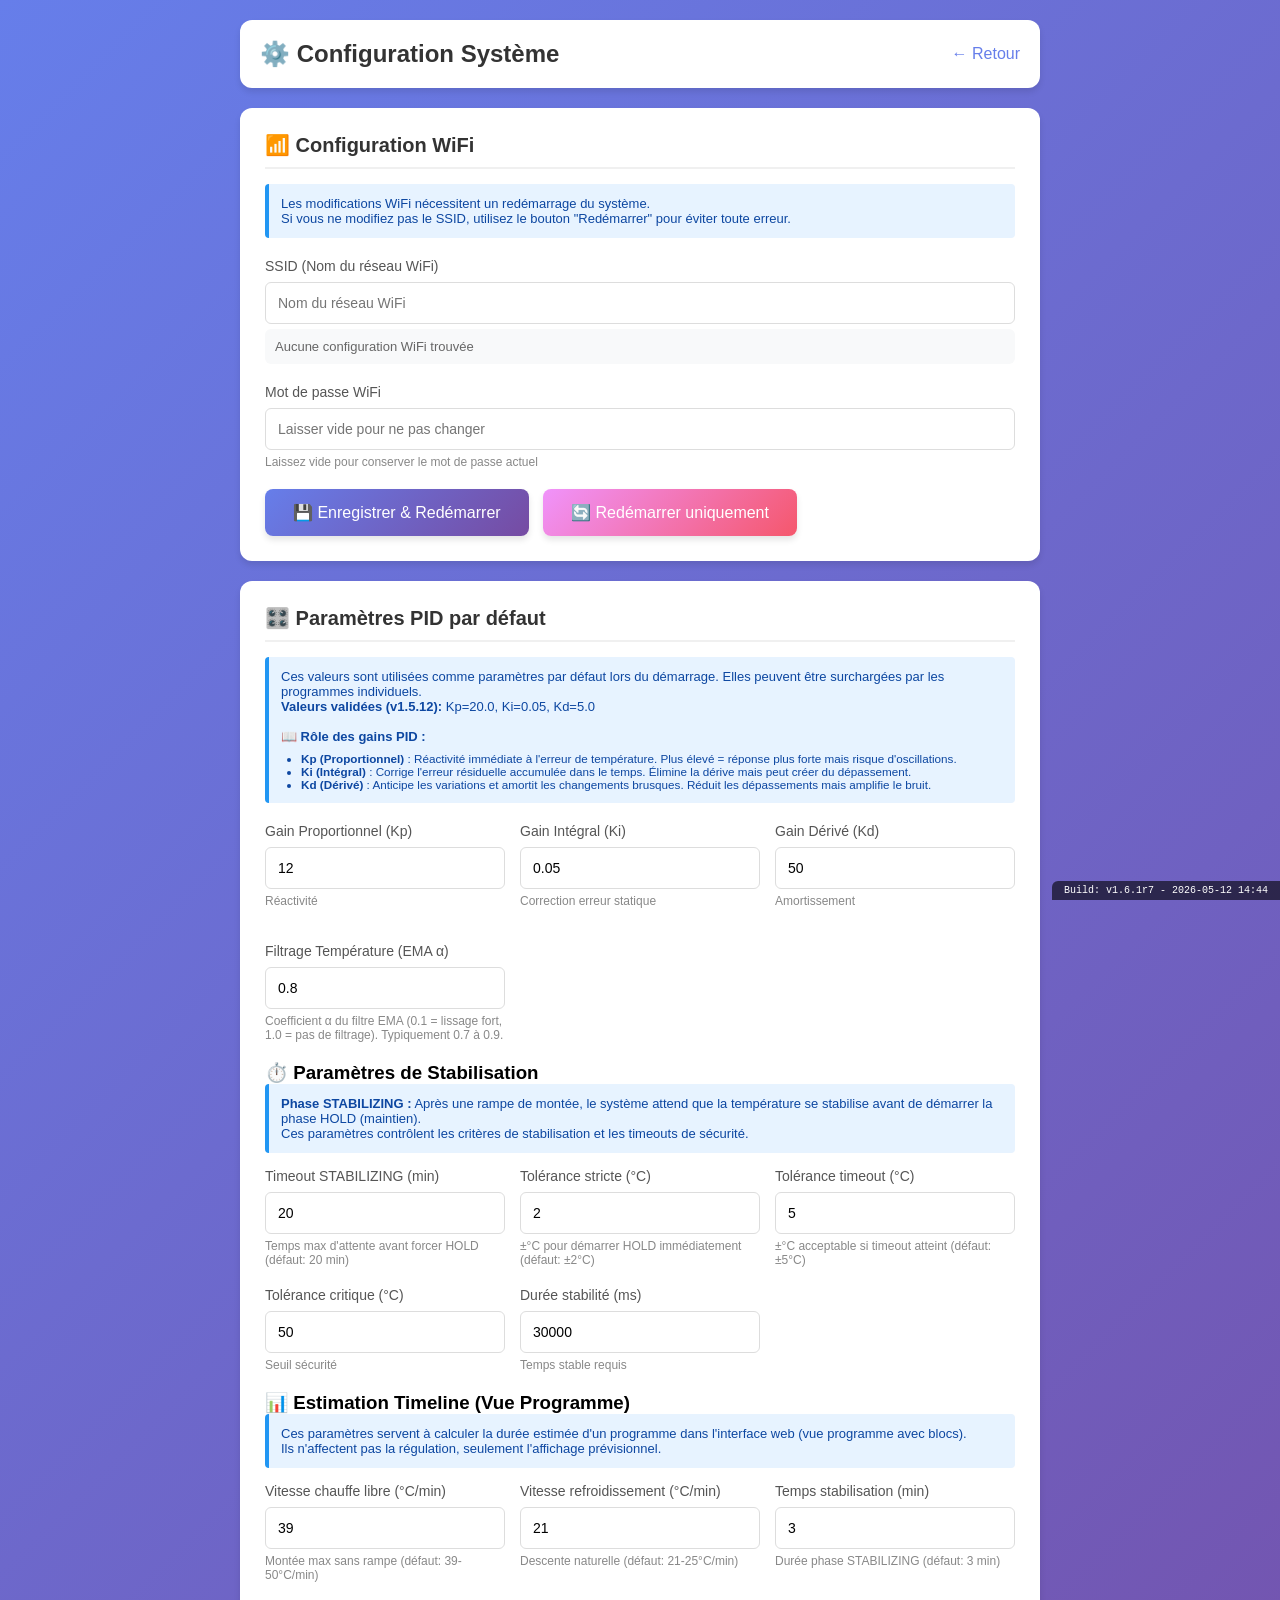
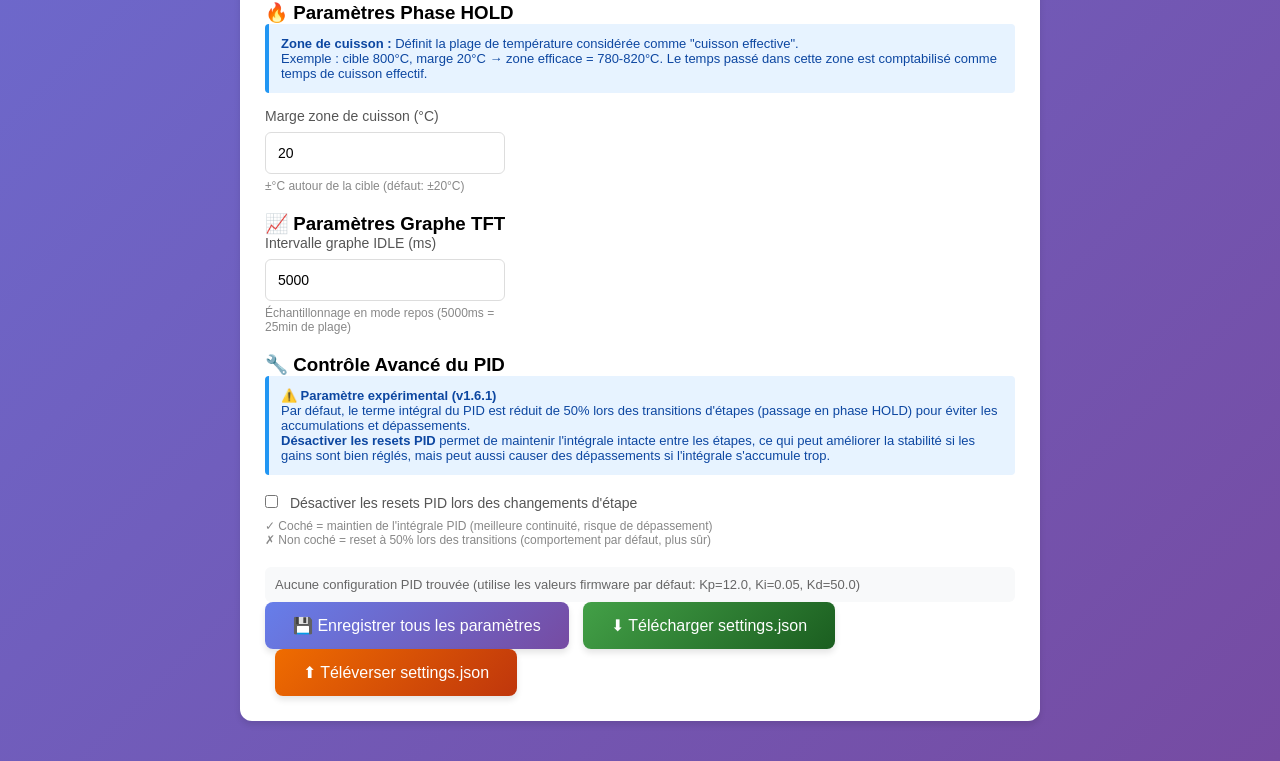
==== commit 8dd545a0: "feat(config): téléchargement et téléversement de settings.json depuis le navigateur - Bouton vert "⬇" ====
--- a/data/www/config.html
+++ b/data/www/config.html
@@ -132,6 +132,16 @@
 
         .btn-secondary {
             background: linear-gradient(135deg, #f093fb 0%, #f5576c 100%);
+            margin-left: 10px;
+        }
+
+        .btn-download {
+            background: linear-gradient(135deg, #43a047 0%, #1b5e20 100%);
+            margin-left: 10px;
+        }
+
+        .btn-upload {
+            background: linear-gradient(135deg, #ef6c00 0%, #bf360c 100%);
             margin-left: 10px;
         }
 
@@ -354,7 +364,9 @@
                 </div>
                 <div class="current-value" id="currentPid">Chargement...</div>
                 <button type="submit" class="btn">💾 Enregistrer tous les paramètres</button>
-                <button type="button" class="btn btn-secondary" onclick="loadDefaults()">🔄 Charger valeurs v1.4.9</button>
+                <button type="button" class="btn btn-download" onclick="downloadSettings()">⬇ Télécharger settings.json</button>
+                <button type="button" class="btn btn-upload" onclick="document.getElementById('settingsFileInput').click()">⬆ Téléverser settings.json</button>
+                <input type="file" id="settingsFileInput" accept=".json" style="display:none" onchange="uploadSettings(this)">
                 <div class="status-message" id="pidStatus"></div>
             </form>
         </div>
@@ -647,6 +659,31 @@
             });
         });
 
+        function downloadSettings() {
+            window.location.href = '/download?path=/config/settings.json';
+        }
+
+        function uploadSettings(input) {
+            const file = input.files[0];
+            if (!file) return;
+            const formData = new FormData();
+            // Forcer le nom settings.json quel que soit le nom du fichier source
+            formData.append('file', file, 'settings.json');
+            fetch('/upload_to?dest=/config', { method: 'POST', body: formData })
+                .then(r => r.ok ? r.text() : Promise.reject('Erreur serveur'))
+                .then(() => {
+                    showStatus('pidStatus',
+                        '✅ settings.json téléversé. Cliquez sur "Enregistrer" pour appliquer au firmware en cours.',
+                        'success');
+                    input.value = '';
+                    setTimeout(() => loadCurrentConfig(), 400);
+                })
+                .catch(err => {
+                    showStatus('pidStatus', 'Erreur lors du téléversement : ' + err, 'error');
+                    input.value = '';
+                });
+        }
+
         // Show status message
         function showStatus(elementId, message, type) {
             const statusElement = document.getElementById(elementId);
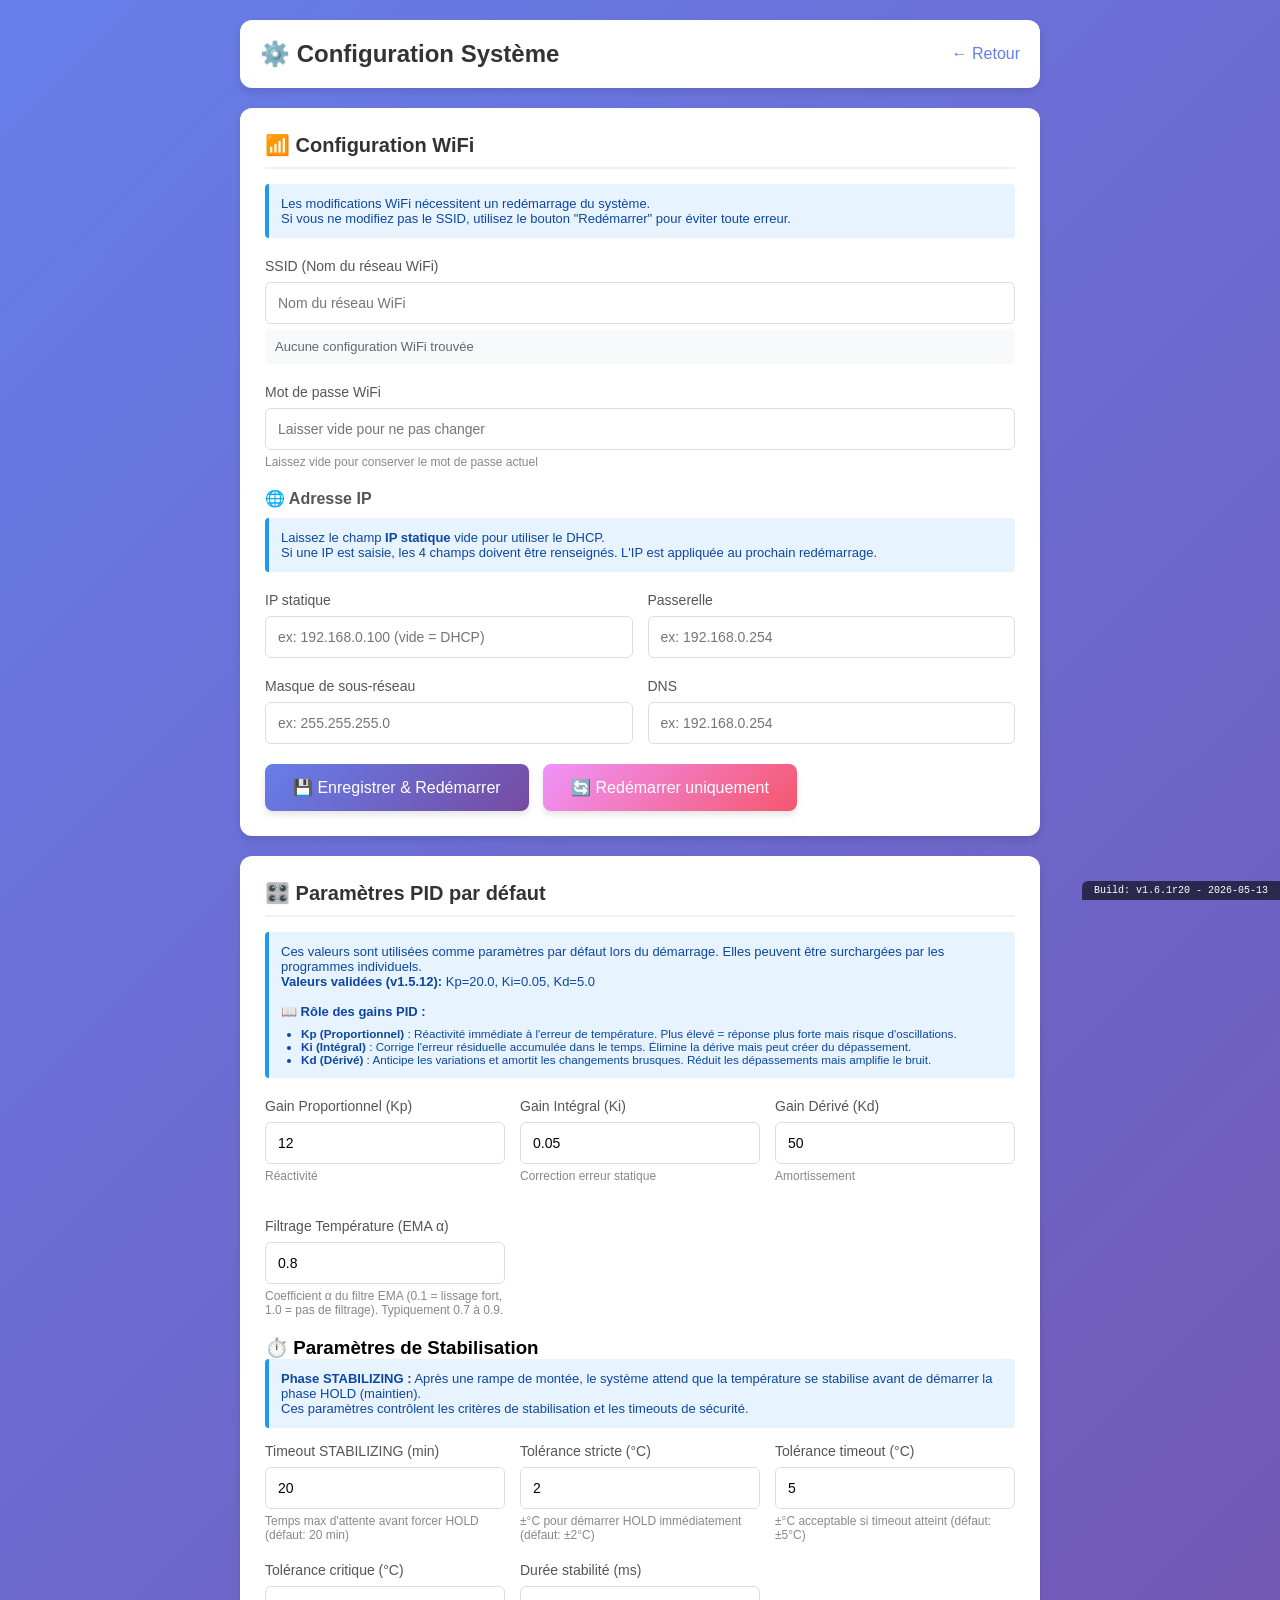
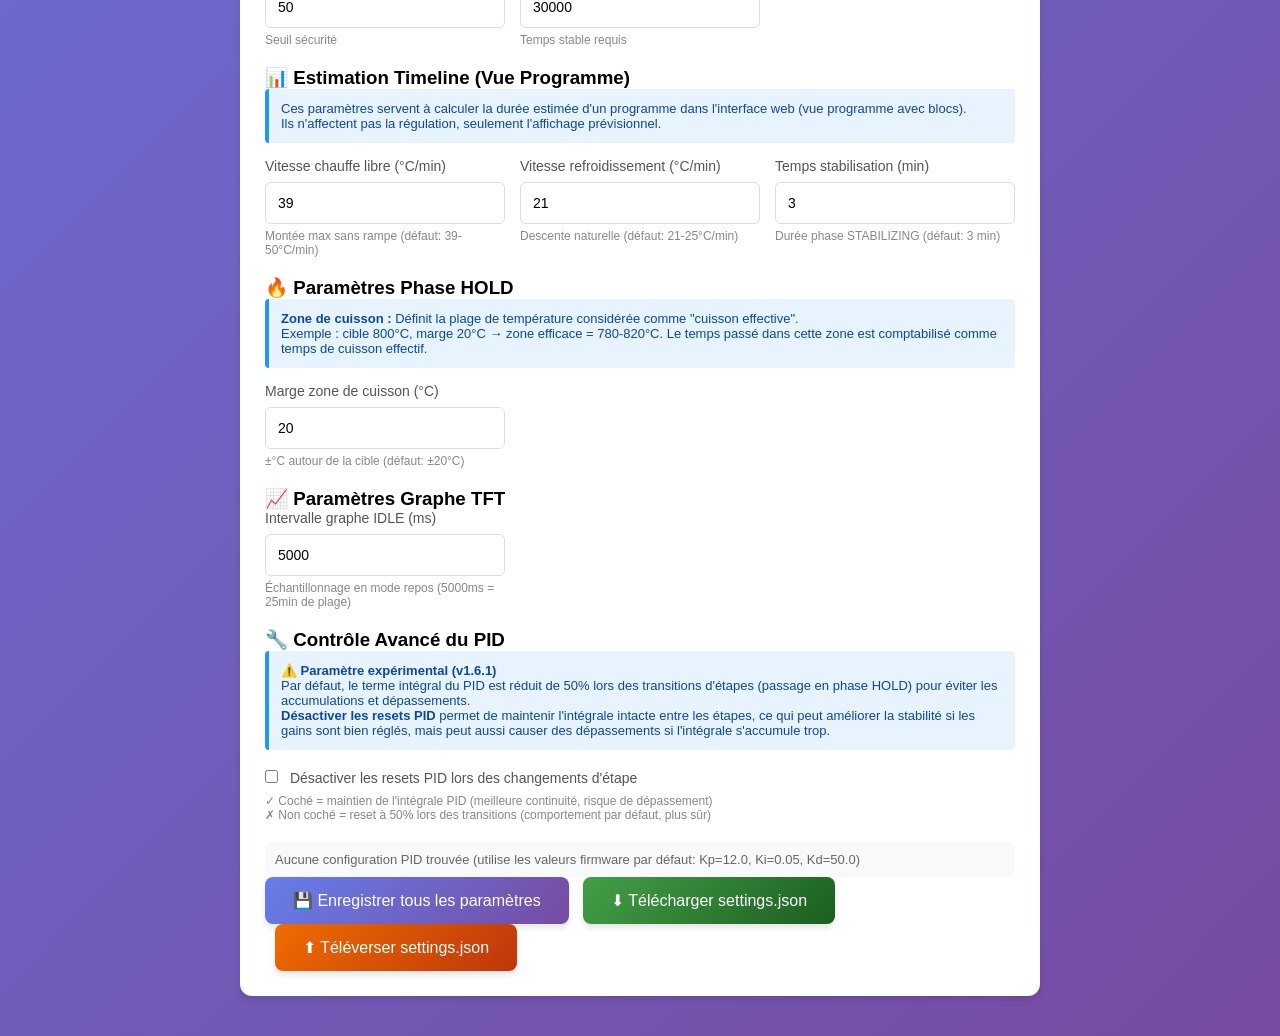
==== commit ddcd4981: "Ajout d'un paramétrage de la connexion WiFi en IP fixe pour faciliter l'accès web. Correctifs sur le" ====
--- a/data/www/config.html
+++ b/data/www/config.html
@@ -227,6 +227,31 @@
                     <label for="password">Mot de passe WiFi</label>
                     <input type="password" id="password" name="password" placeholder="Laisser vide pour ne pas changer">
                     <small>Laissez vide pour conserver le mot de passe actuel</small>
+                </div>
+                <h3 style="margin: 20px 0 10px; color: #555; font-size: 16px;">🌐 Adresse IP</h3>
+                <div class="info-box">
+                    Laissez le champ <strong>IP statique</strong> vide pour utiliser le DHCP.<br>
+                    Si une IP est saisie, les 4 champs doivent être renseignés. L'IP est appliquée au prochain redémarrage.
+                </div>
+                <div class="form-row" style="grid-template-columns: repeat(2, 1fr);">
+                    <div class="form-group">
+                        <label for="staticIp">IP statique</label>
+                        <input type="text" id="staticIp" name="staticIp" placeholder="ex: 192.168.0.100 (vide = DHCP)">
+                    </div>
+                    <div class="form-group">
+                        <label for="gateway">Passerelle</label>
+                        <input type="text" id="gateway" name="gateway" placeholder="ex: 192.168.0.254">
+                    </div>
+                </div>
+                <div class="form-row" style="grid-template-columns: repeat(2, 1fr);">
+                    <div class="form-group">
+                        <label for="subnet">Masque de sous-réseau</label>
+                        <input type="text" id="subnet" name="subnet" placeholder="ex: 255.255.255.0">
+                    </div>
+                    <div class="form-group">
+                        <label for="dns">DNS</label>
+                        <input type="text" id="dns" name="dns" placeholder="ex: 192.168.0.254">
+                    </div>
                 </div>
                 <button type="submit" class="btn">💾 Enregistrer & Redémarrer</button>
                 <button type="button" class="btn btn-secondary" onclick="rebootSystem()">🔄 Redémarrer uniquement</button>
@@ -373,8 +398,9 @@
     </div>
 
     <script>
-        // Store original SSID for comparison
+        // Store original WiFi config for change detection
         let originalSsid = '';
+        let originalStaticIp = '', originalGateway = '', originalSubnet = '', originalDns = '';
 
         // Load current configuration on page load
         window.onload = function() {
@@ -390,9 +416,18 @@
                 .then(text => {
                     const config = JSON.parse(text);
                     originalSsid = config.ssid || '';
-                    document.getElementById('ssid').value = originalSsid;
-                    document.getElementById('currentSsid').textContent = 
-                        originalSsid ? `SSID actuel: ${originalSsid}` : 'Aucune configuration WiFi trouvée';
+                    document.getElementById('ssid').value     = originalSsid;
+                    originalStaticIp = config.staticIp || '';
+                    originalGateway  = config.gateway  || '';
+                    originalSubnet   = config.subnet   || '';
+                    originalDns      = config.dns      || '';
+                    document.getElementById('staticIp').value = originalStaticIp;
+                    document.getElementById('gateway').value  = originalGateway;
+                    document.getElementById('subnet').value   = originalSubnet;
+                    document.getElementById('dns').value      = originalDns;
+                    const ipInfo = config.staticIp ? ` — IP: ${config.staticIp}` : ' — IP: DHCP';
+                    document.getElementById('currentSsid').textContent =
+                        originalSsid ? `SSID: ${originalSsid}${ipInfo}` : 'Aucune configuration WiFi trouvée';
                 })
                 .catch(error => {
                     originalSsid = '';
@@ -496,18 +531,27 @@
         document.getElementById('wifiForm').addEventListener('submit', function(e) {
             e.preventDefault();
             
-            const ssid = document.getElementById('ssid').value.trim();
+            const ssid     = document.getElementById('ssid').value.trim();
             const password = document.getElementById('password').value;
-
-            // Check if SSID is empty
+            const staticIp = document.getElementById('staticIp').value.trim();
+            const gateway  = document.getElementById('gateway').value.trim();
+            const subnet   = document.getElementById('subnet').value.trim();
+            const dns      = document.getElementById('dns').value.trim();
+
             if (!ssid) {
                 showStatus('wifiStatus', 'Le SSID ne peut pas être vide', 'error');
                 return;
             }
-
-            // Check if SSID has actually changed
-            if (ssid === originalSsid && !password) {
-                if (!confirm('⚠️ Aucune modification détectée\n\nLe SSID n\'a pas changé et aucun mot de passe n\'a été saisi.\n\nVoulez-vous simplement redémarrer le système sans modifier la configuration WiFi?\n\n(Utilisez plutôt le bouton "Redémarrer uniquement" pour cela)')) {
+            if (staticIp && (!gateway || !subnet || !dns)) {
+                showStatus('wifiStatus', 'Si une IP statique est définie, passerelle, masque et DNS doivent aussi être renseignés.', 'error');
+                return;
+            }
+
+            // Check if anything has actually changed
+            const ipChanged = (staticIp !== originalStaticIp || gateway !== originalGateway ||
+                               subnet !== originalSubnet || dns !== originalDns);
+            if (ssid === originalSsid && !password && !ipChanged) {
+                if (!confirm('⚠️ Aucune modification détectée\n\nLe SSID, le mot de passe et les paramètres IP n\'ont pas changé.\n\nVoulez-vous simplement redémarrer le système sans modifier la configuration WiFi?\n\n(Utilisez plutôt le bouton "Redémarrer uniquement" pour cela)')) {
                     return;
                 }
                 // Just reboot without saving
@@ -533,17 +577,28 @@
             const formData = new FormData();
             formData.append('ssid', ssid);
             if (password) formData.append('password', password);
+            formData.append('staticIp', staticIp);
+            formData.append('gateway',  gateway);
+            formData.append('subnet',   subnet);
+            formData.append('dns',      dns);
 
             fetch('/save_wifi', {
                 method: 'POST',
                 body: formData
             })
-            .then(response => response.text())
-            .then(data => {
-                showStatus('wifiStatus', 'Configuration WiFi enregistrée. Redémarrage en cours...', 'success');
-                setTimeout(() => {
-                    window.location.href = '/';
-                }, 3000);
+            .then(response => {
+                if (!response.ok) throw new Error('HTTP ' + response.status);
+                return response.text();
+            })
+            .then(() => {
+                const msg = staticIp
+                    ? `Configuration enregistrée. Redémarrage en cours... Reconnectez-vous à http://${staticIp}/ dans quelques secondes.`
+                    : 'Configuration WiFi enregistrée. Redémarrage en cours...';
+                showStatus('wifiStatus', msg, 'success');
+                // Déclencher le redémarrage séparément ; la coupure réseau est normale
+                fetch('/reboot', { method: 'POST' }).catch(() => {});
+                const redirectUrl = staticIp ? `http://${staticIp}/` : '/';
+                setTimeout(() => { window.location.href = redirectUrl; }, 5000);
             })
             .catch(error => {
                 showStatus('wifiStatus', 'Erreur lors de la sauvegarde: ' + error, 'error');
@@ -698,6 +753,6 @@
             }
         }
     </script>
-    <div class="build-footer">Build: v1.6.1r7 - 2026-05-12 14:44</div>
+    <div class="build-footer">Build: v1.6.1r20 - 2026-05-13</div>
 </body>
 </html>
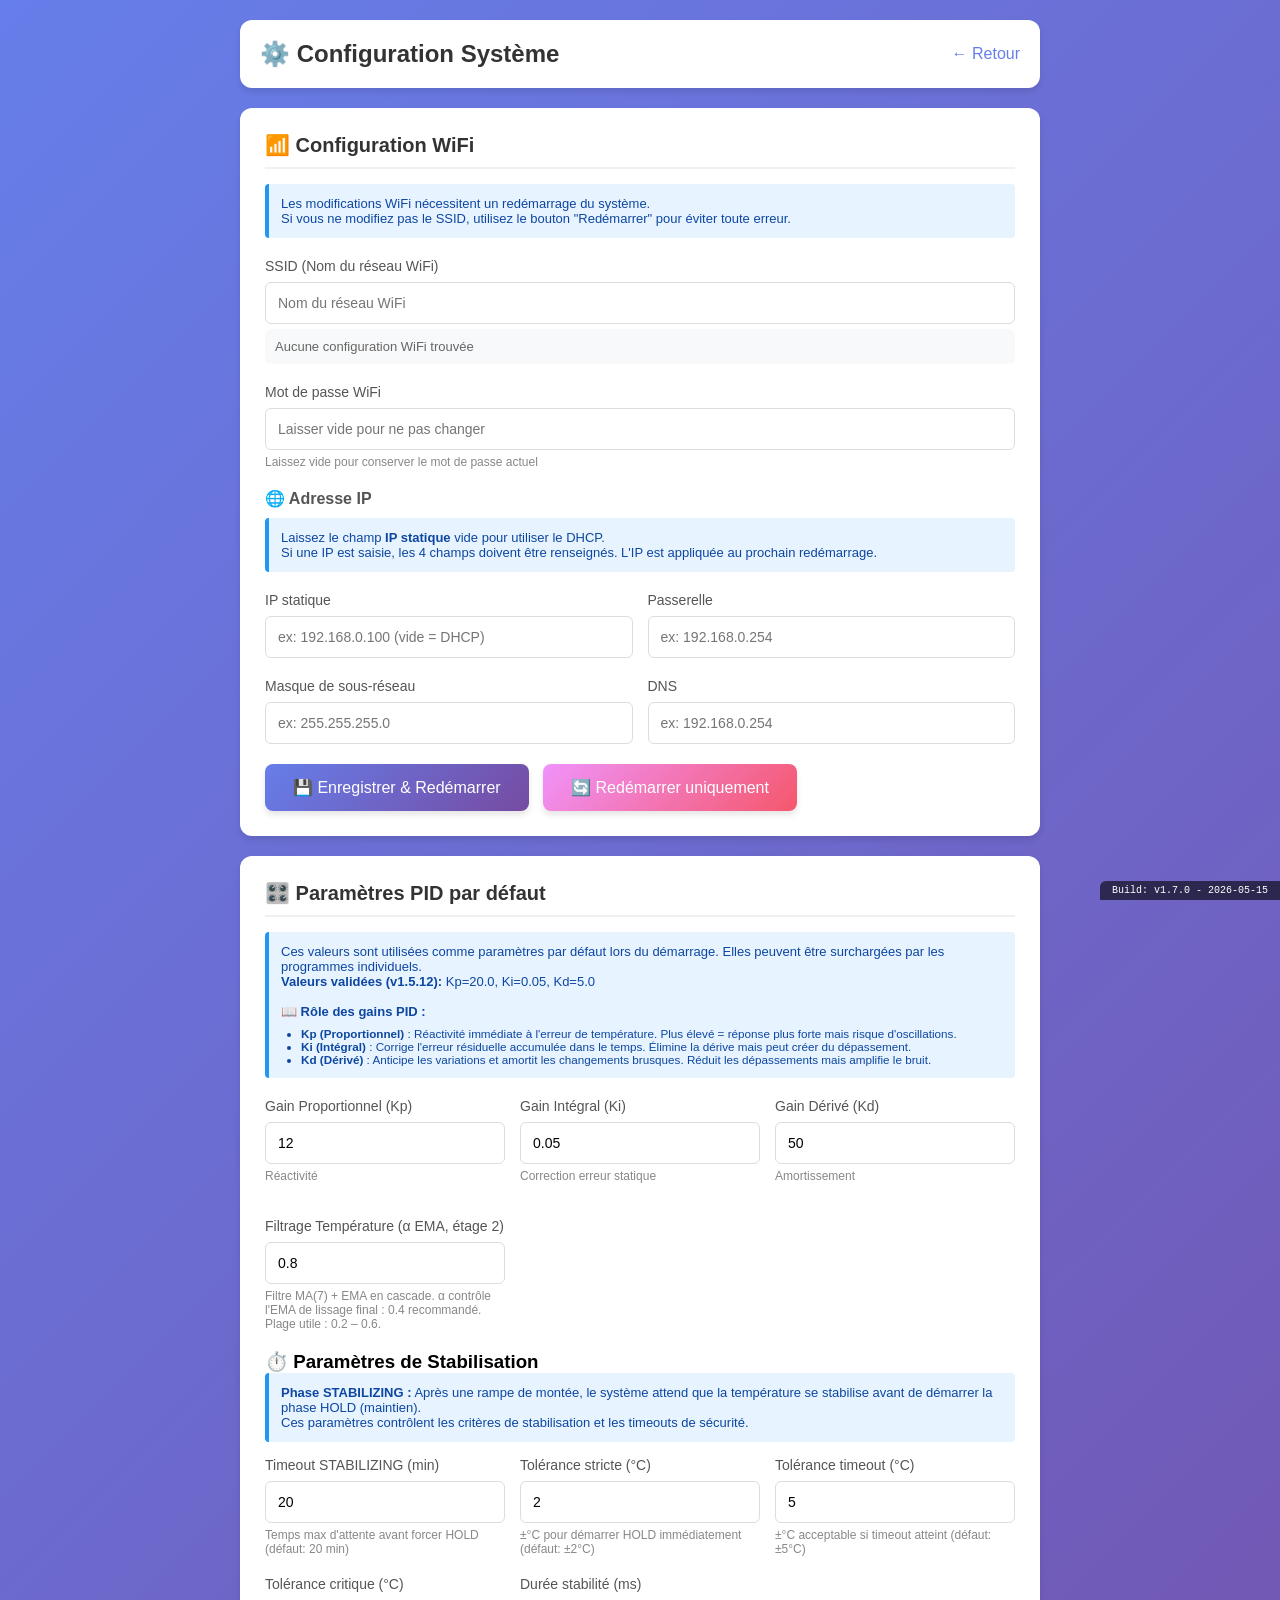
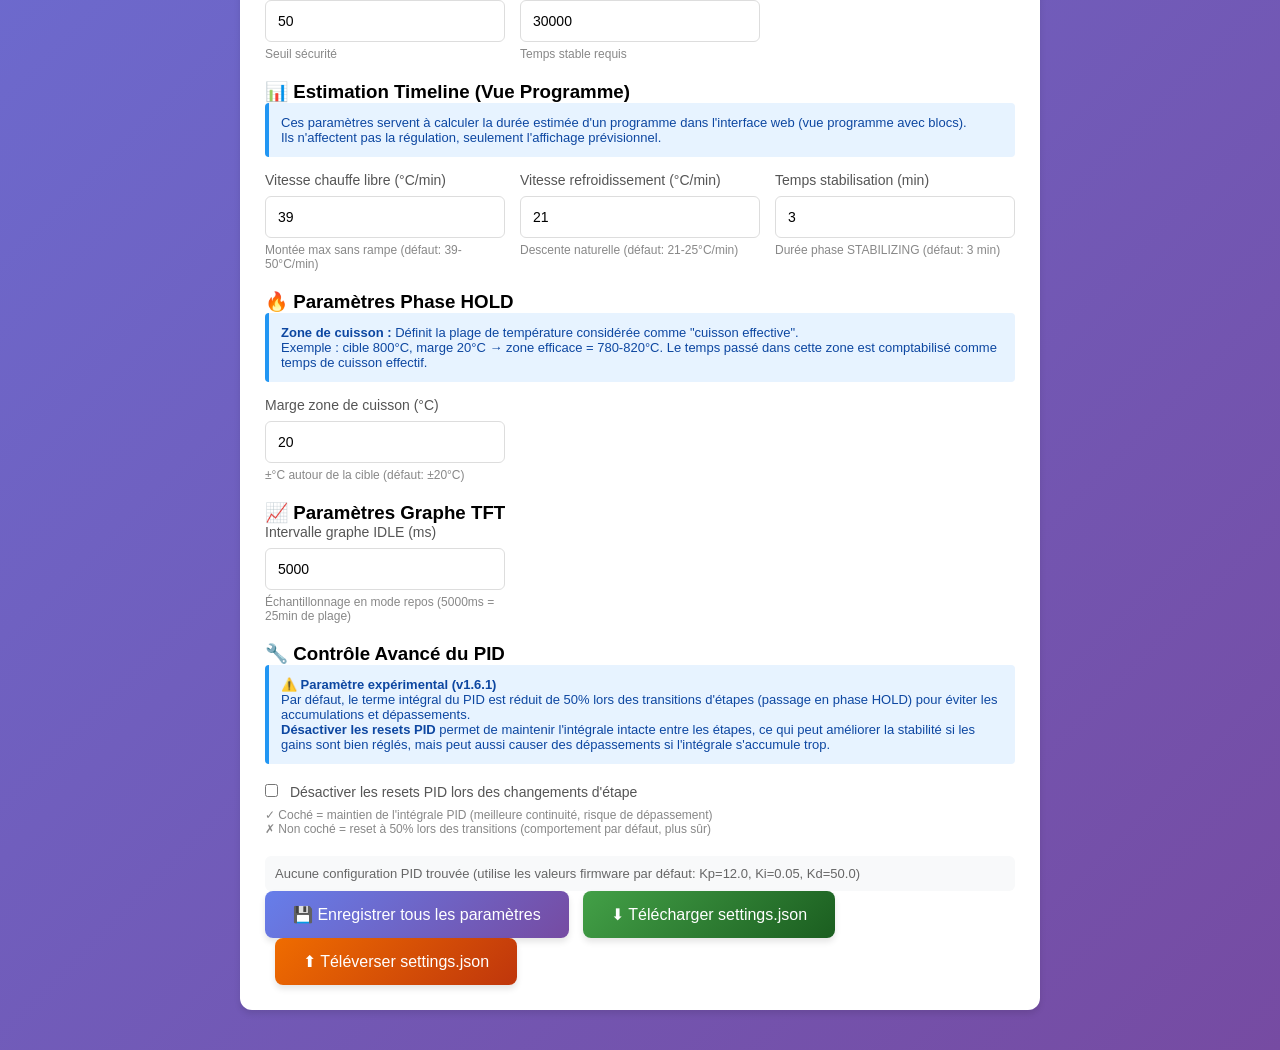
==== commit 83026e97: "feat: v1.7.0 — filtre MA(7)+EMA cascade, double courbe web, headers CSV - Filtre température : MA(7)" ====
--- a/data/www/config.html
+++ b/data/www/config.html
@@ -290,9 +290,9 @@
                         <small>Amortissement</small>
                     </div>
                     <div class="form-group">
-                        <label for="tempFilterAlpha">Filtrage Température (EMA α)</label>
-                        <input type="number" id="tempFilterAlpha" name="tempFilterAlpha" step="0.01" min="0.1" max="1.0" placeholder="0.8">
-                        <small>Coefficient α du filtre EMA (0.1 = lissage fort, 1.0 = pas de filtrage). Typiquement 0.7 à 0.9.</small>
+                        <label for="tempFilterAlpha">Filtrage Température (α EMA, étage 2)</label>
+                        <input type="number" id="tempFilterAlpha" name="tempFilterAlpha" step="0.01" min="0.05" max="1.0" placeholder="0.4">
+                        <small>Filtre MA(7) + EMA en cascade. α contrôle l'EMA de lissage final : 0.4 recommandé. Plage utile : 0.2 – 0.6.</small>
                     </div>
                 </div>
                 <h3>⏱️ Paramètres de Stabilisation</h3>
@@ -753,6 +753,6 @@
             }
         }
     </script>
-    <div class="build-footer">Build: v1.6.1r20 - 2026-05-13</div>
+    <div class="build-footer">Build: v1.7.0 - 2026-05-15</div>
 </body>
 </html>
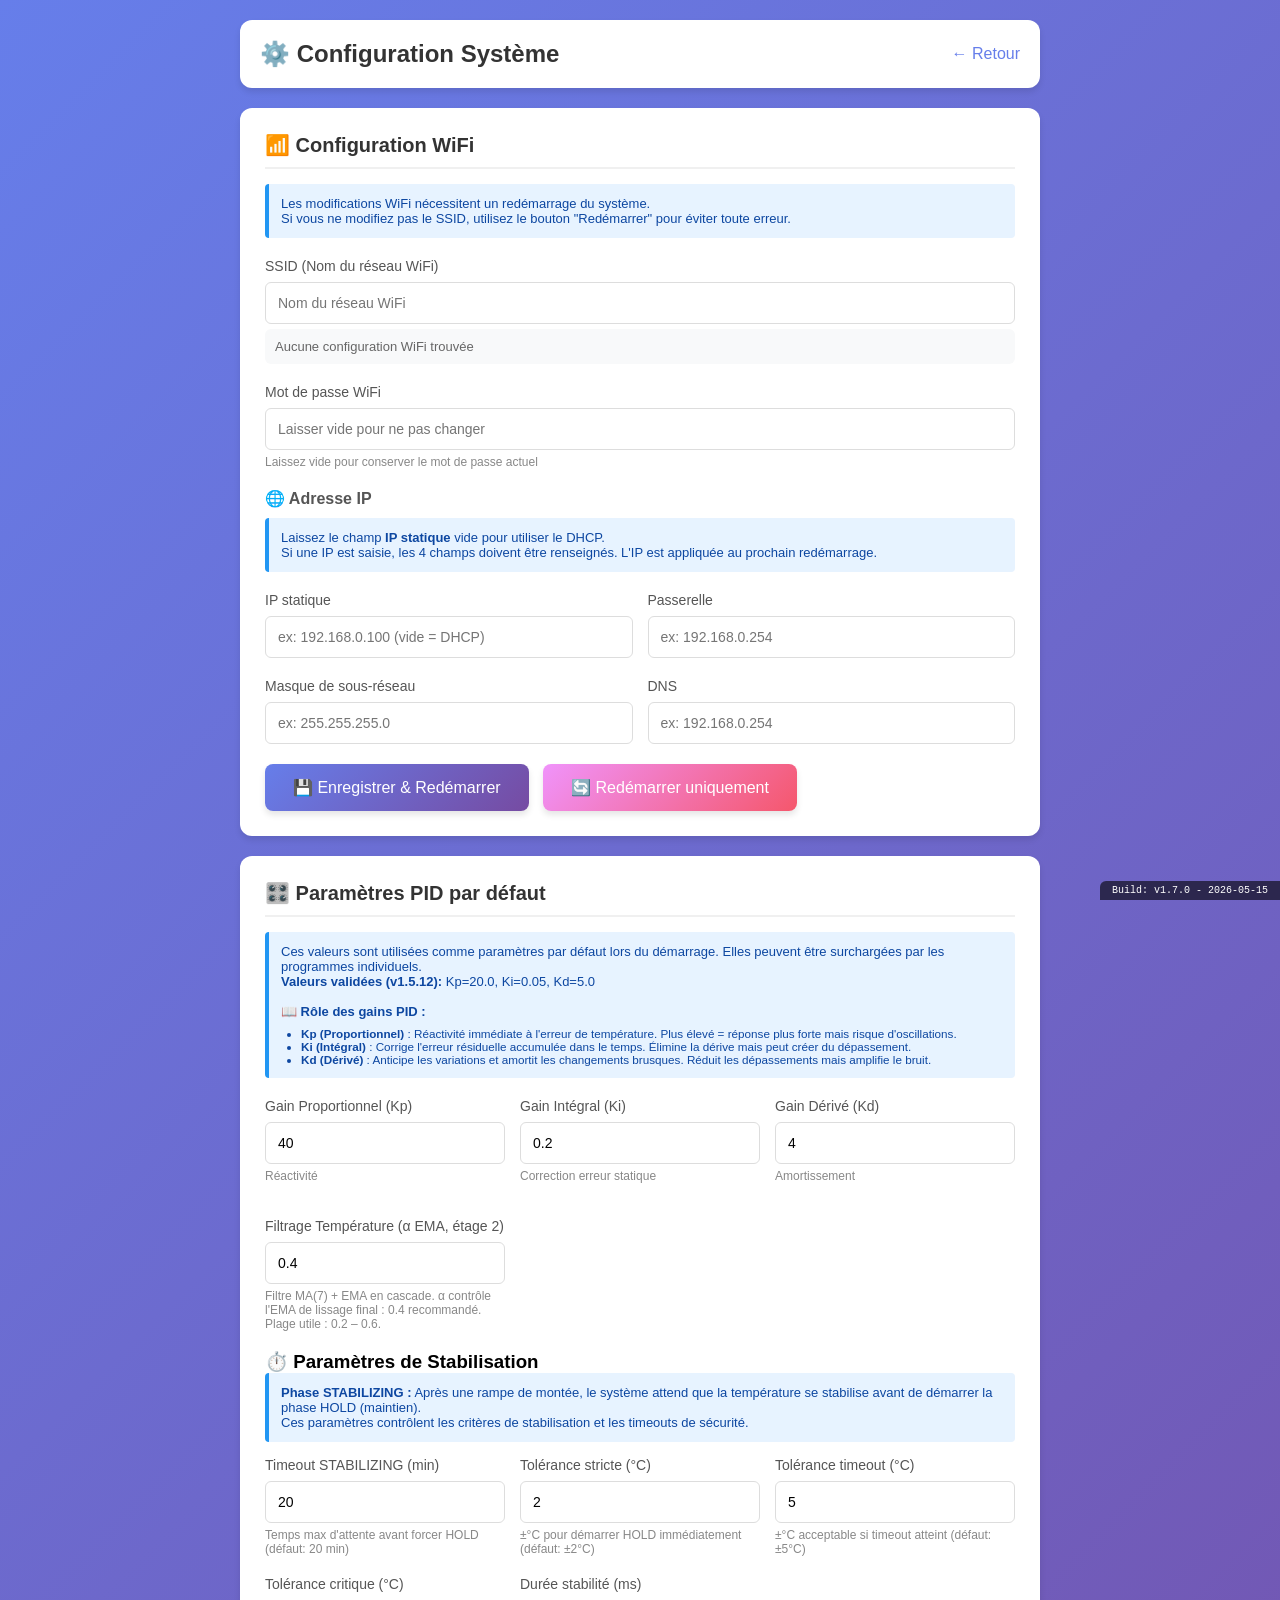
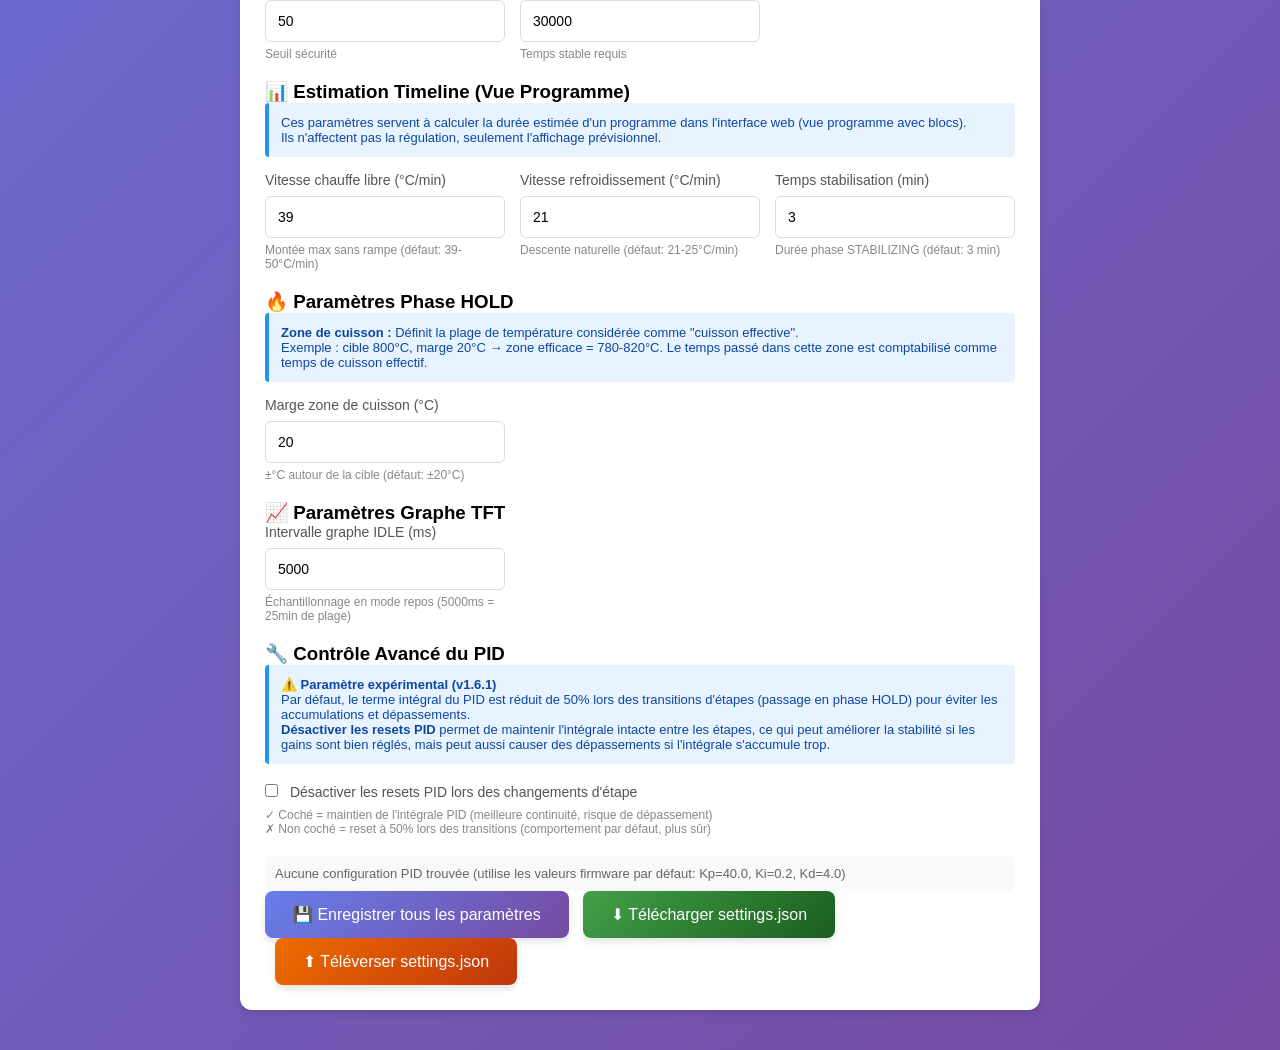
==== commit 386851f7: "fix(config): valeurs par défaut v1.7.0 + arrondi alpha robuste - Valeurs PID par défaut : Kp=40 Ki=0" ====
--- a/data/www/config.html
+++ b/data/www/config.html
@@ -477,7 +477,7 @@
                         
                         // Load temperature filter alpha (v1.6.1)
                         if (config.tempFilterAlpha !== undefined) {
-                            document.getElementById('tempFilterAlpha').value = config.tempFilterAlpha;
+                            document.getElementById('tempFilterAlpha').value = parseFloat(config.tempFilterAlpha.toFixed(2));
                         }
                         
                         document.getElementById('currentPid').textContent = 
@@ -489,16 +489,16 @@
                 })
                 .catch(error => {
                     document.getElementById('currentPid').textContent = 
-                        'Aucune configuration PID trouvée (utilise les valeurs firmware par défaut: Kp=12.0, Ki=0.05, Kd=50.0)';
+                        'Aucune configuration PID trouvée (utilise les valeurs firmware par défaut: Kp=40.0, Ki=0.2, Kd=4.0)';
                 });
         }
 
-        // Load v7/v1.4.7 validated defaults
+        // Load v7/v1.7.0 validated defaults
         function loadDefaults(silent = false) {
             // PID defaults
-            document.getElementById('pidKp').value = 12.0;
-            document.getElementById('pidKi').value = 0.05;
-            document.getElementById('pidKd').value = 50.0;
+            document.getElementById('pidKp').value = 40.0;
+            document.getElementById('pidKi').value = 0.2;
+            document.getElementById('pidKd').value = 4.0;
 
             // STABILIZING defaults
             document.getElementById('stabilizingTimeoutMinutes').value = 20.0;
@@ -522,9 +522,9 @@
             document.getElementById('disablePidReset').checked = false;
 
             // Temperature filter alpha defaults (v1.6.1)
-            document.getElementById('tempFilterAlpha').value = 0.8;
-
-            if (!silent) showStatus('pidStatus', 'Valeurs v1.4.9 chargées (non enregistrées)', 'success');
+            document.getElementById('tempFilterAlpha').value = 0.4;
+
+            if (!silent) showStatus('pidStatus', 'Valeurs v1.7.0 chargées (non enregistrées)', 'success');
         }
 
         // Handle WiFi form submission
